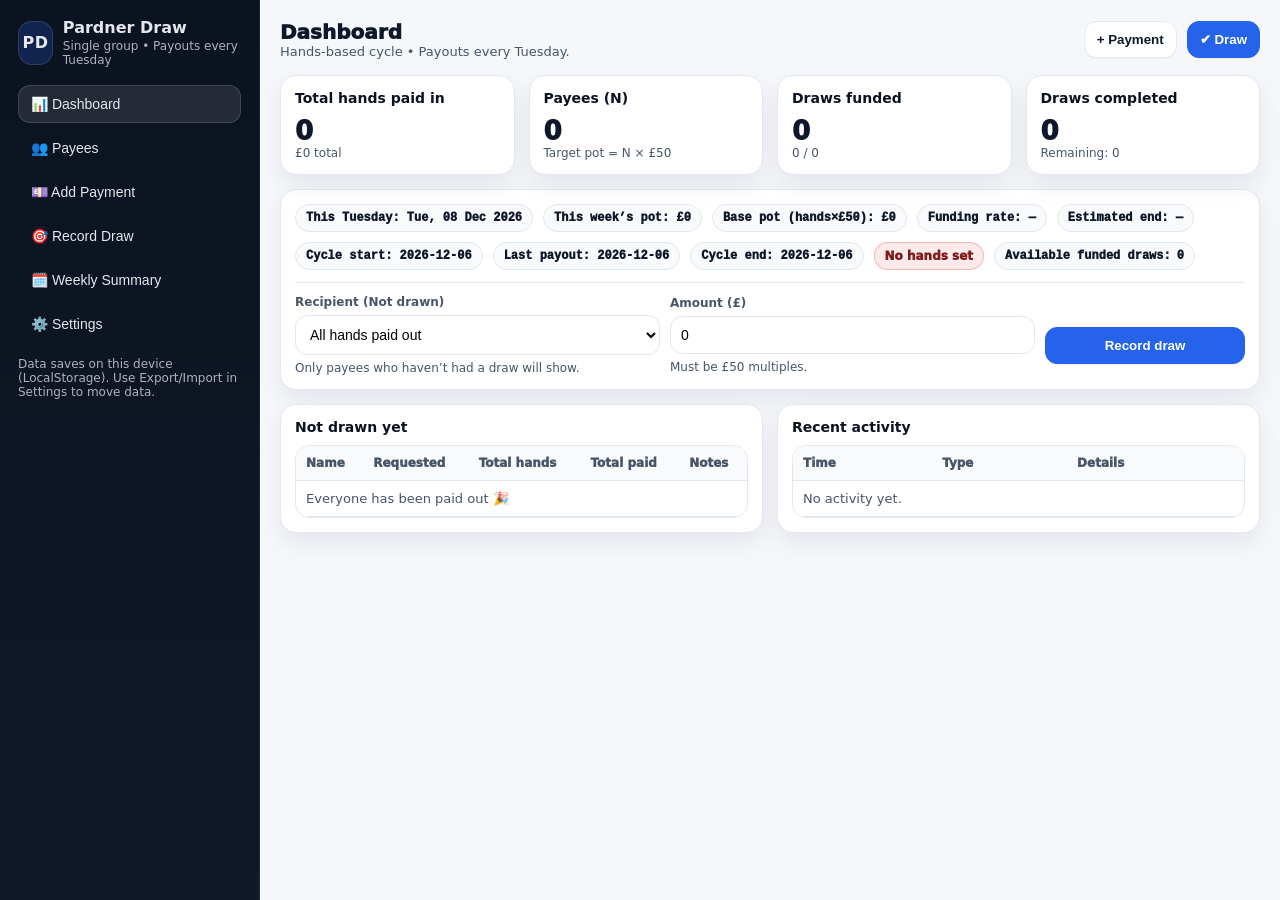
==== index.html @ 29cc1278 "Add files via upload" ====
<!doctype html>
<html lang="en">
<head>
  <meta charset="utf-8" />
  <meta name="viewport" content="width=device-width,initial-scale=1" />
  <link rel="manifest" href="manifest.webmanifest">
<meta name="theme-color" content="#0f172a">
<link rel="icon" href="icons/icon-192.png">

<!-- iOS support (optional but nice) -->
<link rel="apple-touch-icon" href="icons/icon-192.png">
<meta name="apple-mobile-web-app-capable" content="yes">
<meta name="apple-mobile-web-app-status-bar-style" content="default">

  <title>Pardner Draw</title>
  <link rel="stylesheet" href="css/styles.css" />
  <script src="js/pardner-draw.js" defer></script>
</head>

<body>
  <div class="app">
    <!-- SIDEBAR -->
    <aside class="sidebar">
      <div class="brand">
        <div class="logo">PD</div>
        <div>
          <h2>Pardner Draw</h2>
          <div class="sub">Single group • Payouts every Tuesday</div>
        </div>
      </div>

      <div class="nav">
        <button class="active" data-page="dashboard">📊 Dashboard</button>
        <button data-page="payees">👥 Payees</button>
        <button data-page="payments">💷 Add Payment</button>
        <button data-page="draws">🎯 Record Draw</button>
        <button data-page="weekly">🗓️ Weekly Summary</button>
        <button data-page="settings">⚙️ Settings</button>
      </div>

      <div class="sidebar-foot help">
        Data saves on this device (LocalStorage). Use Export/Import in Settings to move data.
      </div>
    </aside>

    <!-- CONTENT -->
    <main class="content">
      <div class="topbar">
        <div>
          <p class="title" id="pageTitle">Dashboard</p>
          <p class="subtitle" id="pageSubtitle">Overview of hands, funding, and Tuesday payout status.</p>
        </div>

        <div class="top-actions">
          <button class="btn" id="quickAddPayment">+ Payment</button>
          <button class="btn primary" id="quickRecordDraw">✔ Draw</button>
        </div>
      </div>

      <!-- DASHBOARD -->
      <section class="page" id="page-dashboard">
        <div class="grid cols-4">
          <div class="card kpi">
            <h3>Total hands paid in</h3>
            <div class="big" id="kpiTotalHands">0</div>
            <div class="small" id="kpiTotalMoney">£0 total</div>
          </div>

          <div class="card kpi">
            <h3>Payees (N)</h3>
            <div class="big" id="kpiN">0</div>
            <div class="small">Target pot = N × £50</div>
          </div>

          <div class="card kpi">
            <h3>Draws funded</h3>
            <div class="big" id="kpiFundedDraws">0</div>
            <div class="small" id="kpiFundedSub">0 / 0</div>
          </div>

          <div class="card kpi">
            <h3>Draws completed</h3>
            <div class="big" id="kpiCompletedDraws">0</div>
            <div class="small" id="kpiRemainingSub">Remaining: 0</div>
          </div>
        </div>

        <div class="card" style="margin-top:14px">
          <div class="row">
            <div class="pill mono" id="thisTuesdayPill">This Tuesday: —</div>
            <div class="pill mono" id="potPill">This week’s pot: £0</div>
            <div class="pill mono" id="basePotPill">Base pot (N×£50): £0</div>
            <div class="pill mono" id="ratePill">Funding rate: —</div>
            <div class="pill mono" id="endDatePill">Estimated end: —</div>
            <div class="pill mono" id="cycleStartPill">Cycle start: —</div>
            <div class="pill mono" id="lastPayoutPill">Last payout: —</div>
            <div class="pill mono" id="cycleEndPill">Cycle end: —</div>
            <div class="pill warn" id="fundingPill">Not fully funded ⚠️</div>
            <div class="pill mono" id="kpiAvailablePill">Available funded draws: <span class="mono" id="kpiAvailableDraws">0</span></div>
          </div>

          <div class="hr"></div>

          <div class="row">
            <div class="field">
              <label>Recipient (Not drawn)</label>
              <select id="dashRecipient"></select>
              <div class="help">Only payees who haven’t had a draw will show.</div>
            </div>

            <div class="field">
              <label>Amount (£)</label>
              <input id="dashDrawAmount" type="number" min="0" step="50" />
              <div class="help">Must be £50 multiples.</div>
            </div>

            <div class="field" style="flex:0 0 auto">
              <label>&nbsp;</label>
              <button class="btn primary" id="dashRecordDraw">Record draw</button>
            </div>
          </div>
        </div>

        <div class="grid cols-2" style="margin-top:14px">
          <div class="card">
            <h3>Not drawn yet</h3>
            <div class="table-wrap">
              <table>
                <thead>
                  <tr>
                    <th>Name</th>
                    <th>Requested</th>
                    <th>Total hands</th>
                    <th>Total paid</th>
                    <th>Notes</th>
                  </tr>
                </thead>
                <tbody id="notDrawnTable"></tbody>
              </table>
            </div>
          </div>

          <div class="card">
            <h3>Recent activity</h3>
            <div class="table-wrap">
              <table>
                <thead>
                  <tr>
                    <th>Time</th>
                    <th>Type</th>
                    <th>Details</th>
                  </tr>
                </thead>
                <tbody id="activityTable"></tbody>
              </table>
            </div>
          </div>
        </div>
      </section>

      <!-- PAYEES -->
      <section class="page" id="page-payees" style="display:none">
        <div class="split">
          <div class="card">
            <h2>Add Payee</h2>
            <div class="row">
              <div class="field">
              <label>Name</label>
              <input id="payeeName" placeholder="e.g., John Smith" />
             </div>

         <div class="field">
          <label>Hands (shares)</label>
           <input id="payeeHands" type="number" min="1" step="1" value="1" />
            <div class="help">1 hand = £50 per week. More hands = more payouts in the cycle.</div>
        </div>

        <div class="field">
         <label>Requested draw date (optional)</label>
          <input id="payeeReqDate" type="date" />
        </div>
        </div>
            <div class="field">
              <label>Notes (optional)</label>
              <textarea id="payeeNotes" placeholder="Notes about this payee..."></textarea>
            </div>
            <div class="right">
              <button class="btn primary" id="addPayeeBtn">Add Payee</button>
            </div>
            <div class="help">When a payee has had a draw, their row will turn green automatically.</div>
          </div>

          <div class="card">
            <h2>Search & Filters</h2>
            <div class="row">
              <div class="field">
                <label>Search</label>
                <input id="payeeSearch" placeholder="Search name..." />
              </div>
              <div class="field">
                <label>Status</label>
                <select id="payeeFilter">
                  <option value="all">All</option>
                  <option value="notdrawn">Not drawn</option>
                  <option value="drawn">Drawn</option>
                </select>
              </div>
            </div>
            <div class="help">Tip: use “Add Payment” action in the table for quick entry.</div>
          </div>
        </div>

        <div class="card" style="margin-top:14px">
          <h2>Payees</h2>
          <div class="table-wrap" style="max-height:520px">
            <table>
              <thead>
                <tr>
                  <th>Name</th>
                  <th>Status</th>
                  <th>Requested draw</th>
                  <th>Draw date</th>
                  <th>Total hands</th>
                  <th>Total paid</th>
                  <th>Notes</th>
                  <th>Actions</th>
                </tr>
              </thead>
              <tbody id="payeesTable"></tbody>
            </table>
          </div>
        </div>
      </section>

      <!-- PAYMENTS -->
      <section class="page" id="page-payments" style="display:none">
        <div class="card">
          <h2>Add Payment (£50 multiples = hands)</h2>
          <div class="row">
            <div class="field">
              <label>Payee</label>
              <select id="paymentPayee"></select>
            </div>
            <div class="field">
              <label>Date paid</label>
              <input id="paymentDate" type="date" />
            </div>
            <div class="field">
              <label>Amount (£)</label>
              <input id="paymentAmount" type="number" min="0" step="50" placeholder="50, 100, 150..." />
              <div class="help" id="paymentHandsHelp">Hands: 0</div>
            </div>
          </div>
          <div class="field">
            <label>Note (optional)</label>
            <input id="paymentNote" placeholder="e.g., paid ahead for 2 weeks" />
          </div>
          <div class="right">
            <button class="btn primary" id="savePaymentBtn">Save Payment</button>
          </div>
          <div class="help">Payments are saved and can be viewed in Weekly Summary and Reports.</div>
        </div>

        <div class="card" style="margin-top:14px">
          <h2>Latest Payments</h2>
          <div class="table-wrap" style="max-height:420px">
            <table>
              <thead>
                <tr>
                  <th>Date</th>
                  <th>Payee</th>
                  <th>Amount</th>
                  <th>Hands</th>
                  <th>Note</th>
                </tr>
              </thead>
              <tbody id="paymentsTable"></tbody>
            </table>
          </div>
        </div>
      </section>

      <!-- DRAWS -->
      <section class="page" id="page-draws" style="display:none">
        <div class="card">
          <h2>Record Draw (Tuesday payout)</h2>
          <div class="row">
            <div class="field">
              <label>Draw date (should be a Tuesday)</label>
              <input id="drawDate" type="date" />
              <div class="help">Your schedule is every Tuesday. The system will still save any date you choose.</div>
            </div>
            <div class="field">
              <label>Recipient (Not drawn)</label>
              <select id="drawPayee"></select>
            </div>
            <div class="field">
              <label>Amount (£)</label>
              <input id="drawAmount" type="number" min="0" step="50" />
            </div>
          </div>
          <div class="field">
            <label>Note (optional)</label>
            <input id="drawNote" placeholder="e.g., paid out from this week’s pot" />
          </div>
          <div class="right">
            <button class="btn primary" id="saveDrawBtn">Save Draw</button>
          </div>
        </div>

        <div class="card" style="margin-top:14px">
          <h2>Draw History</h2>
          <div class="table-wrap" style="max-height:420px">
            <table>
              <thead>
                <tr>
                  <th>Date</th>
                  <th>Recipient</th>
                  <th>Amount</th>
                  <th>Note</th>
                </tr>
              </thead>
              <tbody id="drawsTable"></tbody>
            </table>
          </div>
        </div>
      </section>

      <!-- WEEKLY -->
      <section class="page" id="page-weekly" style="display:none">
        <div class="card">
          <h2>Weekly Summary (Wednesday → Tuesday)</h2>
          <div class="row">
            <div class="field">
              <label>Week ending (Tuesday)</label>
              <input id="weekEnding" type="date" />
              <div class="help">Choose the Tuesday. The week includes Wednesday 00:00 through Tuesday 23:59.</div>
            </div>
            <div class="w-auto">
              <label>&nbsp;</label>
              <button class="btn" id="prevWeekBtn">← Prev</button>
            </div>
            <div class="w-auto">
              <label>&nbsp;</label>
              <button class="btn" id="nextWeekBtn">Next →</button>
            </div>
            <div class="w-auto">
              <label>&nbsp;</label>
              <button class="btn primary" id="refreshWeekBtn">Refresh</button>
            </div>
          </div>

          <div class="hr"></div>

          <div class="grid cols-3">
            <div class="card kpi" style="box-shadow:none;border-style:dashed">
              <h2>Total collected</h2>
              <div class="big" id="wkTotalMoney">£0</div>
              <div class="small" id="wkFundingText">—</div>
            </div>
            <div class="card kpi" style="box-shadow:none;border-style:dashed">
              <h2>Total hands</h2>
              <div class="big" id="wkTotalHands">0</div>
              <div class="small" id="wkHandsText">—</div>
            </div>
            <div class="card kpi" style="box-shadow:none;border-style:dashed">
              <h2>Carryover</h2>
              <div class="big" id="wkCarryHands">0</div>
              <div class="small" id="wkCarryText">Hands above N</div>
            </div>
          </div>
        </div>

        <div class="card" style="margin-top:14px">
          <h2>Who paid this week</h2>
          <div class="table-wrap" style="max-height:520px">
            <table>
              <thead>
                <tr>
                  <th>Payee</th>
                  <th>Dates paid</th>
                  <th>Amount</th>
                  <th>Hands</th>
                  <th>Notes</th>
                </tr>
              </thead>
              <tbody id="weeklyTable"></tbody>
            </table>
          </div>
        </div>
      </section>

      <!-- SETTINGS -->
      <section class="page" id="page-settings" style="display:none">
        <div class="grid cols-2">
          <div class="card">
            <h2>Cycle Settings</h2>
            <div class="row">
        <div class="field">
         <label>Hand value (£)</label>
         <input id="setHandValue" type="number" min="1" step="1" value="50" />
        <div class="help">Example: 50 means 1 hand = £50.</div>
        </div>

        <div class="field">
         <label>Draw day</label>
          <select id="setDrawDay">
           <option value="1">Monday</option>
           <option value="2">Tuesday</option>
           <option value="3">Wednesday</option>
           <option value="4">Thursday</option>
           <option value="5">Friday</option>
           <option value="6">Saturday</option>
           <option value="0">Sunday</option>
          </select>
        <div class="help">Payouts happen weekly on this day.</div>
        </div>
       </div>

          <div class="card">
            <h2>Backup / Restore</h2>
            <div class="field">
              <label>Export data (JSON)</label>
              <button class="btn" id="exportBtn">Export to JSON</button>
              <div class="help">Save the file somewhere safe. You can import later on any device.</div>
            </div>
            <div class="field">
              <label>Import data (JSON)</label>
              <input id="importFile" type="file" accept="application/json" />
              <div class="help">Import will replace current data in this browser.</div>
            </div>
            <div class="hr"></div>
            <div class="field">
              <label>Danger zone</label>
              <button class="btn danger" id="resetBtn">Reset all data</button>
              <div class="help">Clears payees, payments, draws, and settings from this browser.</div>
            </div>
          </div>
        </div>

        <div class="card" style="margin-top:14px">
          <h2>Data storage details</h2>
          <p class="muted" style="margin:0">
            This version saves everything in your browser using <span class="mono">localStorage</span>.
            That means it can be retrieved any time on this device/browser. To move data to another device, use Export/Import.
          </p>
        </div>
      </section>
    </main>
  </div>
     <!-- EDIT PAYEE MODAL -->
<div class="modal" id="payeeModal" style="display:none" aria-hidden="true">
  <div class="modal-backdrop" data-close="1"></div>

  <div class="modal-panel" role="dialog" aria-modal="true" aria-labelledby="payeeModalTitle">
    <div class="modal-head">
      <div>
        <h2 id="payeeModalTitle" style="margin:0">Edit Payee</h2>
        <div class="help" id="payeeModalSub">Update hands + requested draw date</div>
      </div>
      <button class="btn" id="payeeModalCloseBtn" type="button">✕</button>
    </div>

    <div class="hr"></div>

    <div class="row">
      <div class="field">
        <label>Name</label>
        <input id="editPayeeName" />
      </div>

      <div class="field">
        <label>Hands (shares)</label>
        <input id="editPayeeHands" type="number" min="1" step="1" />
        <div class="help">Whole number ≥ 1</div>
      </div>

      <div class="field" style="min-width:260px">
        <label>Requested draw dates (one per hand)</label>
        <div id="editPayeeReqDatesWrap" class="stack" style="display:flex;flex-direction:column;gap:8px"></div>
        <div class="help">If this payee has 3 hands, enter up to 3 requested dates.</div>
     </div>

    <div class="field">
      <label>Notes</label>
      <textarea id="editPayeeNotes"></textarea>
    </div>

    <div class="right">
      <button class="btn" id="payeeModalCancelBtn" type="button">Cancel</button>
      <button class="btn primary" id="payeeModalSaveBtn" type="button">Save changes</button>
    </div>

    <div class="help muted" style="margin-top:10px">
      Tip: changing hands affects cycle length and base pot calculations.
    </div>
  </div>
</div>
  <!-- TOAST -->
  <div class="toast" id="toast">
    <div class="t" id="toastTitle">Saved</div>
    <div class="m" id="toastMsg">Done.</div>
  </div>
</body>
</html>
---- css/styles.css ----
:root{
  --bg:#f6f7fb; --card:#ffffff; --text:#0f172a; --muted:#475569;
  --border:#e2e8f0; --accent:#2563eb; --success:#16a34a; --warn:#d97706; --danger:#dc2626;
  --shadow: 0 10px 25px rgba(2,6,23,.07);
  --radius: 16px;
  --mono: ui-monospace, SFMono-Regular, Menlo, Monaco, Consolas, "Liberation Mono", "Courier New", monospace;
  --sans: ui-sans-serif, system-ui, -apple-system, Segoe UI, Roboto, Helvetica, Arial, "Apple Color Emoji","Segoe UI Emoji";
}
*{box-sizing:border-box}
body{margin:0;font-family:var(--sans);background:var(--bg);color:var(--text)}
.mono{font-family:var(--mono)}
.muted{color:var(--muted)}
.help{font-size:12px;color:var(--muted)}

.app{display:grid;grid-template-columns:260px 1fr;min-height:100vh}
@media (max-width: 820px){ .app{grid-template-columns:1fr} }

/* Sidebar */
.sidebar{
  background:linear-gradient(180deg,#0b1220,#111827);
  color:#e5e7eb; padding:18px;
  border-right:1px solid rgba(255,255,255,.08);
}
.brand{display:flex;align-items:center;gap:10px;margin-bottom:18px}
.logo{
  width:44px;height:44px;border-radius:14px;background:rgba(37,99,235,.22);
  display:grid;place-items:center;border:1px solid rgba(255,255,255,.12);
  font-weight:900; letter-spacing:.5px; color:#e5e7eb;
}
.brand h2{font-size:16px;margin:0}
.brand .sub{font-size:12px;color:rgba(229,231,235,.75);margin-top:2px}
.nav{display:flex;flex-direction:column;gap:6px}
.nav button{
  text-align:left;border:1px solid transparent;background:transparent;color:inherit;
  padding:10px 12px;border-radius:12px;cursor:pointer;font-size:14px;
  display:flex;align-items:center;gap:10px;
}
.nav button:hover{background:rgba(255,255,255,.06)}
.nav button.active{background:rgba(255,255,255,.10);border-color:rgba(255,255,255,.14)}
.sidebar-foot{margin-top:14px;color:rgba(229,231,235,.75)}

/* Content */
.content{padding:20px 20px 50px}
.topbar{display:flex;align-items:center;justify-content:space-between;gap:12px;margin-bottom:16px;flex-wrap:wrap}
.title{font-size:20px;font-weight:950;margin:0}
.subtitle{font-size:13px;color:var(--muted);margin:0}
.top-actions{display:flex;gap:10px;flex-wrap:wrap}

/* UI bits */
.btn{
  border:1px solid var(--border); background:var(--card); color:var(--text);
  padding:10px 12px;border-radius:12px;cursor:pointer;font-weight:800;
  box-shadow:0 1px 0 rgba(2,6,23,.03);
}
.btn:hover{border-color:#cbd5e1}
.btn.primary{background:var(--accent);border-color:var(--accent);color:white}
.btn.danger{background:var(--danger);border-color:var(--danger);color:white}

.row{display:flex;gap:10px;flex-wrap:wrap;align-items:center}
.field{display:flex;flex-direction:column;gap:6px;flex:1;min-width: 200px}
label{font-size:12px;color:var(--muted);font-weight:900}
input, select, textarea{
  width:100%; padding:10px 10px; border-radius:12px;
  border:1px solid var(--border); background:white; font-size:14px; outline:none;
}
textarea{min-height:88px;resize:vertical}
input:focus, select:focus, textarea:focus{border-color:#93c5fd; box-shadow:0 0 0 4px rgba(147,197,253,.28)}
.danger-outline{border-color:rgba(220,38,38,.35)!important;box-shadow:0 0 0 4px rgba(220,38,38,.10)!important}

.grid{display:grid;gap:14px}
.grid.cols-2{grid-template-columns:repeat(2,minmax(0,1fr))}
.grid.cols-3{grid-template-columns:repeat(3,minmax(0,1fr))}
.grid.cols-4{grid-template-columns:repeat(4,minmax(0,1fr))}
@media (max-width: 1020px){ .grid.cols-4{grid-template-columns:repeat(2,minmax(0,1fr))} }
@media (max-width: 640px){ .grid.cols-3,.grid.cols-2{grid-template-columns:1fr} }

.card{
  background:var(--card); border:1px solid var(--border);
  border-radius:var(--radius); box-shadow:var(--shadow);
  padding:14px;
}
.card h2{margin:0 0 10px;font-size:16px;color:#0b1220}
.card h3{margin:0 0 10px;font-size:14px;color:#0b1220}

.kpi .big{font-size:26px;font-weight:950;letter-spacing:-.5px}
.kpi .small{font-size:12px;color:var(--muted)}

.hr{height:1px;background:var(--border);margin:12px 0}
.right{display:flex;justify-content:flex-end;gap:10px;flex-wrap:wrap}
.split{display:grid;grid-template-columns: 1.1fr .9fr; gap:14px}
@media (max-width: 900px){ .split{grid-template-columns:1fr} }

.pill{
  display:inline-flex;align-items:center;gap:6px;
  font-size:12px;font-weight:950;padding:6px 10px;border-radius:999px;
  border:1px solid var(--border); background:#f8fafc; color:#0f172a;
}
.pill.success{border-color:rgba(22,163,74,.25);background:rgba(22,163,74,.10);color:#065f46}
.pill.warn{border-color:rgba(217,119,6,.30);background:rgba(217,119,6,.12);color:#7c2d12}
.pill.danger{border-color:rgba(220,38,38,.25);background:rgba(220,38,38,.10);color:#7f1d1d}

/* Tables */
.table-wrap{max-height:420px;overflow:auto;border:1px solid var(--border);border-radius:14px}
table{width:100%;border-collapse:separate;border-spacing:0}
th,td{padding:10px 10px;border-bottom:1px solid var(--border);text-align:left;font-size:13px;vertical-align:top}
th{font-size:12px;color:var(--muted);font-weight:950;background:#f8fafc;position:sticky;top:0}
tr.drawn{background:rgba(22,163,74,.08)}

/* Toast */
.toast{
  position:fixed; right:18px; bottom:18px; z-index:50;
  background:#0b1220;color:#e5e7eb;border:1px solid rgba(255,255,255,.12);
  padding:10px 12px;border-radius:14px; box-shadow:0 20px 50px rgba(2,6,23,.25);
  display:none; max-width: 520px;
}
.toast.show{display:block}
.toast .t{font-weight:950}
.toast .m{font-size:13px;color:rgba(229,231,235,.80)}

/* Modal */
.modal{position:fixed;inset:0;z-index:60}
.modal-backdrop{
  position:absolute;inset:0;background:rgba(2,6,23,.55);
}
.modal-panel{
  position:relative;
  width:min(860px, calc(100vw - 24px));
  margin:40px auto;
  background:var(--card);
  border:1px solid var(--border);
  border-radius:18px;
  box-shadow:0 30px 80px rgba(2,6,23,.35);
  padding:14px;
}
.modal-head{
  display:flex;align-items:flex-start;justify-content:space-between;gap:10px;
}
@media (max-width: 640px){
  .modal-panel{margin:18px auto}
}
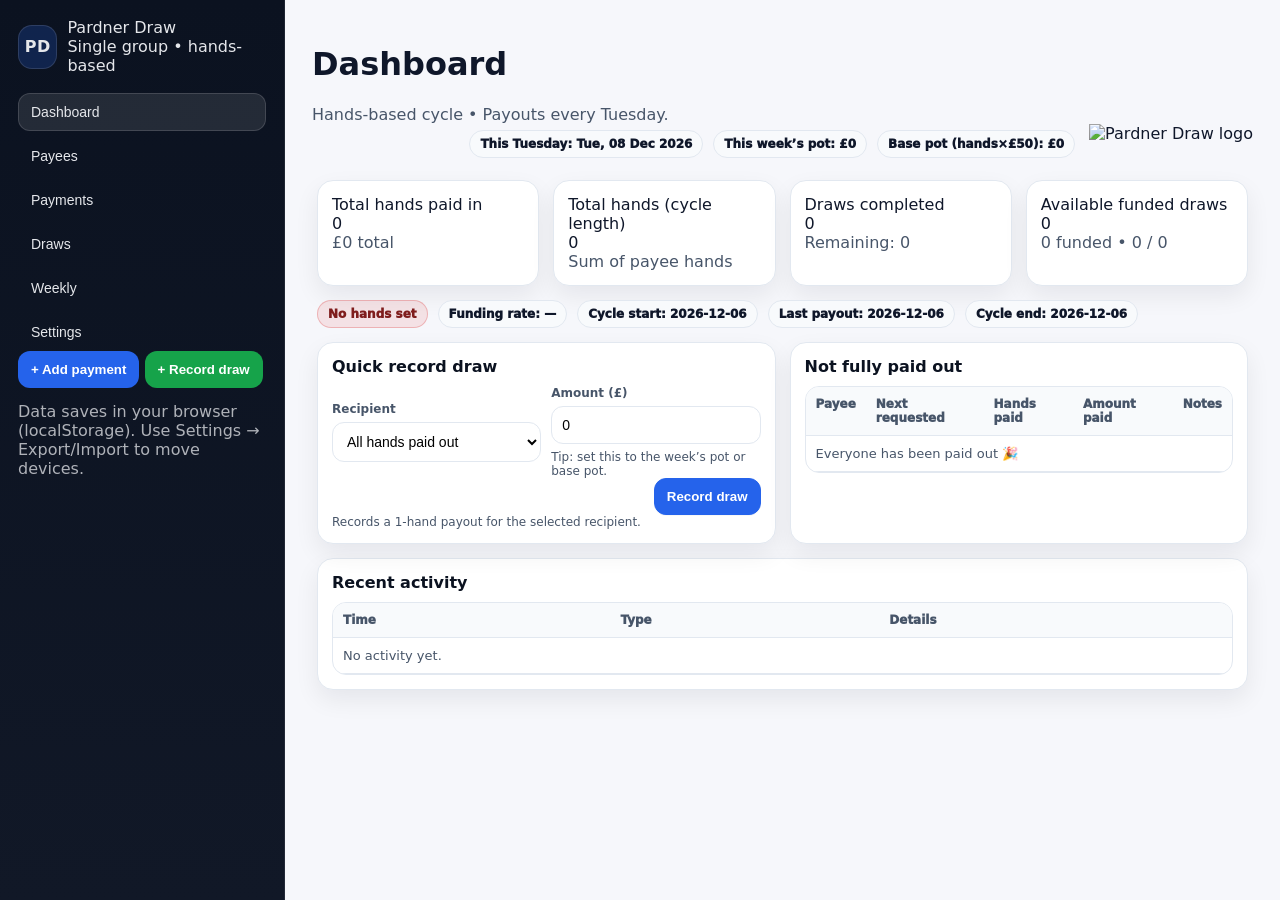
==== commit 1ee1177b: "Add files via upload" ====
--- a/index.html
+++ b/index.html
@@ -3,17 +3,20 @@
 <head>
   <meta charset="utf-8" />
   <meta name="viewport" content="width=device-width,initial-scale=1" />
-  <link rel="manifest" href="manifest.webmanifest">
-<meta name="theme-color" content="#0f172a">
-<link rel="icon" href="icons/icon-192.png">
-
-<!-- iOS support (optional but nice) -->
-<link rel="apple-touch-icon" href="icons/icon-192.png">
-<meta name="apple-mobile-web-app-capable" content="yes">
-<meta name="apple-mobile-web-app-status-bar-style" content="default">
-
   <title>Pardner Draw</title>
+
+  <!-- PWA (optional, works great on GitHub Pages) -->
+  <link rel="manifest" href="manifest.webmanifest" />
+  <meta name="theme-color" content="#0f172a" />
+  <link rel="icon" href="icons/icon-192.png" />
+  <link rel="apple-touch-icon" href="icons/icon-192.png" />
+  <meta name="apple-mobile-web-app-capable" content="yes" />
+  <meta name="apple-mobile-web-app-status-bar-style" content="default" />
+
+  <!-- Your separated CSS -->
   <link rel="stylesheet" href="css/styles.css" />
+
+  <!-- Your separated JS -->
   <script src="js/pardner-draw.js" defer></script>
 </head>
 
@@ -24,114 +27,120 @@
       <div class="brand">
         <div class="logo">PD</div>
         <div>
-          <h2>Pardner Draw</h2>
-          <div class="sub">Single group • Payouts every Tuesday</div>
-        </div>
-      </div>
-
-      <div class="nav">
-        <button class="active" data-page="dashboard">📊 Dashboard</button>
-        <button data-page="payees">👥 Payees</button>
-        <button data-page="payments">💷 Add Payment</button>
-        <button data-page="draws">🎯 Record Draw</button>
-        <button data-page="weekly">🗓️ Weekly Summary</button>
-        <button data-page="settings">⚙️ Settings</button>
-      </div>
-
-      <div class="sidebar-foot help">
-        Data saves on this device (LocalStorage). Use Export/Import in Settings to move data.
+          <div class="brand-title">Pardner Draw</div>
+          <div class="brand-sub">Single group • hands-based</div>
+        </div>
+      </div>
+
+      <nav class="nav">
+        <button class="active" data-page="dashboard" type="button">Dashboard</button>
+        <button data-page="payees" type="button">Payees</button>
+        <button data-page="payments" type="button">Payments</button>
+        <button data-page="draws" type="button">Draws</button>
+        <button data-page="weekly" type="button">Weekly</button>
+        <button data-page="settings" type="button">Settings</button>
+      </nav>
+
+      <div class="sidebar-actions">
+        <button class="btn btn-payment" id="quickAddPayment" type="button">+ Add payment</button>
+        <button class="btn btn-draw" id="quickRecordDraw" type="button">+ Record draw</button>
+      </div>
+
+      <div class="small muted sidebar-foot">
+        Data saves in your browser (localStorage). Use Settings → Export/Import to move devices.
       </div>
     </aside>
 
-    <!-- CONTENT -->
-    <main class="content">
-      <div class="topbar">
+    <!-- MAIN -->
+    <main class="main">
+      <header class="topbar">
         <div>
-          <p class="title" id="pageTitle">Dashboard</p>
-          <p class="subtitle" id="pageSubtitle">Overview of hands, funding, and Tuesday payout status.</p>
-        </div>
-
-        <div class="top-actions">
-          <button class="btn" id="quickAddPayment">+ Payment</button>
-          <button class="btn primary" id="quickRecordDraw">✔ Draw</button>
-        </div>
-      </div>
+          <h1 id="pageTitle">Dashboard</h1>
+          <div class="muted" id="pageSubtitle">Hands-based cycle • Payouts every Tuesday.</div>
+        </div>
+        <div class="topbar-right">
+      <div class="topbar-pills">
+       <span class="pill" id="thisTuesdayPill">This Tuesday: —</span>
+       <span class="pill" id="potPill">This week’s pot: £0</span>
+       <span class="pill" id="basePotPill">Base pot: £0</span>
+      </div>
+
+      <img
+       src="images/Larme.png"
+       alt="Pardner Draw logo"
+      class="header-logo"
+        />
+       </div>
+      </header>
 
       <!-- DASHBOARD -->
       <section class="page" id="page-dashboard">
         <div class="grid cols-4">
           <div class="card kpi">
-            <h3>Total hands paid in</h3>
-            <div class="big" id="kpiTotalHands">0</div>
-            <div class="small" id="kpiTotalMoney">£0 total</div>
+            <div class="kpi-title">Total hands paid in</div>
+            <div class="kpi-value" id="kpiTotalHands">0</div>
+            <div class="muted" id="kpiTotalMoney">£0 total</div>
           </div>
 
           <div class="card kpi">
-            <h3>Payees (N)</h3>
-            <div class="big" id="kpiN">0</div>
-            <div class="small">Target pot = N × £50</div>
+            <div class="kpi-title">Total hands (cycle length)</div>
+            <div class="kpi-value" id="kpiN">0</div>
+            <div class="muted">Sum of payee hands</div>
           </div>
 
           <div class="card kpi">
-            <h3>Draws funded</h3>
-            <div class="big" id="kpiFundedDraws">0</div>
-            <div class="small" id="kpiFundedSub">0 / 0</div>
+            <div class="kpi-title">Draws completed</div>
+            <div class="kpi-value" id="kpiCompletedDraws">0</div>
+            <div class="muted" id="kpiRemainingSub">Remaining: 0</div>
           </div>
 
           <div class="card kpi">
-            <h3>Draws completed</h3>
-            <div class="big" id="kpiCompletedDraws">0</div>
-            <div class="small" id="kpiRemainingSub">Remaining: 0</div>
-          </div>
-        </div>
-
-        <div class="card" style="margin-top:14px">
-          <div class="row">
-            <div class="pill mono" id="thisTuesdayPill">This Tuesday: —</div>
-            <div class="pill mono" id="potPill">This week’s pot: £0</div>
-            <div class="pill mono" id="basePotPill">Base pot (N×£50): £0</div>
-            <div class="pill mono" id="ratePill">Funding rate: —</div>
-            <div class="pill mono" id="endDatePill">Estimated end: —</div>
-            <div class="pill mono" id="cycleStartPill">Cycle start: —</div>
-            <div class="pill mono" id="lastPayoutPill">Last payout: —</div>
-            <div class="pill mono" id="cycleEndPill">Cycle end: —</div>
-            <div class="pill warn" id="fundingPill">Not fully funded ⚠️</div>
-            <div class="pill mono" id="kpiAvailablePill">Available funded draws: <span class="mono" id="kpiAvailableDraws">0</span></div>
-          </div>
-
-          <div class="hr"></div>
-
-          <div class="row">
-            <div class="field">
-              <label>Recipient (Not drawn)</label>
-              <select id="dashRecipient"></select>
-              <div class="help">Only payees who haven’t had a draw will show.</div>
-            </div>
-
-            <div class="field">
-              <label>Amount (£)</label>
-              <input id="dashDrawAmount" type="number" min="0" step="50" />
-              <div class="help">Must be £50 multiples.</div>
-            </div>
-
-            <div class="field" style="flex:0 0 auto">
-              <label>&nbsp;</label>
-              <button class="btn primary" id="dashRecordDraw">Record draw</button>
-            </div>
-          </div>
+            <div class="kpi-title">Available funded draws</div>
+            <div class="kpi-value" id="kpiAvailableDraws">0</div>
+            <div class="muted">
+              <span id="kpiFundedDraws">0</span> funded • <span id="kpiFundedSub">0 / 0</span>
+            </div>
+          </div>
+        </div>
+
+        <div class="row" style="margin-top:14px">
+          <span class="pill warn" id="fundingPill">Not fully funded ⚠️</span>
+          <span class="pill" id="ratePill">Funding rate: —</span>
+          <span class="pill" id="cycleStartPill">Cycle start: —</span>
+          <span class="pill" id="lastPayoutPill">Last payout: —</span>
+          <span class="pill" id="cycleEndPill">Cycle end: —</span>
         </div>
 
         <div class="grid cols-2" style="margin-top:14px">
           <div class="card">
-            <h3>Not drawn yet</h3>
+            <h2>Quick record draw</h2>
+            <div class="row">
+              <div class="field">
+                <label>Recipient</label>
+                <select id="dashRecipient"></select>
+              </div>
+              <div class="field">
+                <label>Amount (£)</label>
+                <input id="dashDrawAmount" type="number" min="0" step="1" />
+                <div class="help">Tip: set this to the week’s pot or base pot.</div>
+              </div>
+            </div>
+            <div class="right">
+              <button class="btn primary" id="dashRecordDraw" type="button">Record draw</button>
+            </div>
+            <div class="help">Records a 1-hand payout for the selected recipient.</div>
+          </div>
+
+          <div class="card">
+            <h2>Not fully paid out</h2>
             <div class="table-wrap">
               <table>
                 <thead>
                   <tr>
-                    <th>Name</th>
-                    <th>Requested</th>
-                    <th>Total hands</th>
-                    <th>Total paid</th>
+                    <th>Payee</th>
+                    <th>Next requested</th>
+                    <th>Hands paid</th>
+                    <th>Amount paid</th>
                     <th>Notes</th>
                   </tr>
                 </thead>
@@ -139,21 +148,21 @@
               </table>
             </div>
           </div>
-
-          <div class="card">
-            <h3>Recent activity</h3>
-            <div class="table-wrap">
-              <table>
-                <thead>
-                  <tr>
-                    <th>Time</th>
-                    <th>Type</th>
-                    <th>Details</th>
-                  </tr>
-                </thead>
-                <tbody id="activityTable"></tbody>
-              </table>
-            </div>
+        </div>
+
+        <div class="card" style="margin-top:14px">
+          <h2>Recent activity</h2>
+          <div class="table-wrap">
+            <table>
+              <thead>
+                <tr>
+                  <th>Time</th>
+                  <th>Type</th>
+                  <th>Details</th>
+                </tr>
+              </thead>
+              <tbody id="activityTable"></tbody>
+            </table>
           </div>
         </div>
       </section>
@@ -165,33 +174,34 @@
             <h2>Add Payee</h2>
             <div class="row">
               <div class="field">
-              <label>Name</label>
-              <input id="payeeName" placeholder="e.g., John Smith" />
-             </div>
-
-         <div class="field">
-          <label>Hands (shares)</label>
-           <input id="payeeHands" type="number" min="1" step="1" value="1" />
-            <div class="help">1 hand = £50 per week. More hands = more payouts in the cycle.</div>
-        </div>
-
-        <div class="field">
-         <label>Requested draw date (optional)</label>
-          <input id="payeeReqDate" type="date" />
-        </div>
-        </div>
+                <label>Name</label>
+                <input id="payeeName" placeholder="e.g., John Smith" />
+              </div>
+              <div class="field">
+                <label>Hands</label>
+                <input id="payeeHands" type="number" min="1" step="1" value="1" />
+                <div class="help">1 hand = 1 payout slot in the cycle.</div>
+              </div>
+              <div class="field">
+                <label>Requested draw date (optional)</label>
+                <input id="payeeReqDate" type="date" />
+                <div class="help">First requested date; add more in Edit if multiple hands.</div>
+              </div>
+            </div>
+
             <div class="field">
               <label>Notes (optional)</label>
               <textarea id="payeeNotes" placeholder="Notes about this payee..."></textarea>
             </div>
+
             <div class="right">
-              <button class="btn primary" id="addPayeeBtn">Add Payee</button>
-            </div>
-            <div class="help">When a payee has had a draw, their row will turn green automatically.</div>
+              <button class="btn primary" id="addPayeeBtn" type="button">Add Payee</button>
+            </div>
+            <div class="help">When a payee has multiple hands, Edit to add multiple requested draw dates.</div>
           </div>
 
           <div class="card">
-            <h2>Search & Filters</h2>
+            <h2>Search &amp; Filters</h2>
             <div class="row">
               <div class="field">
                 <label>Search</label>
@@ -201,12 +211,12 @@
                 <label>Status</label>
                 <select id="payeeFilter">
                   <option value="all">All</option>
-                  <option value="notdrawn">Not drawn</option>
-                  <option value="drawn">Drawn</option>
+                  <option value="notdrawn">Not fully paid out</option>
+                  <option value="drawn">Fully paid out</option>
                 </select>
               </div>
             </div>
-            <div class="help">Tip: use “Add Payment” action in the table for quick entry.</div>
+            <div class="help">Use Edit to change hands and requested draw dates (one per hand).</div>
           </div>
         </div>
 
@@ -218,9 +228,9 @@
                 <tr>
                   <th>Name</th>
                   <th>Status</th>
-                  <th>Requested draw</th>
-                  <th>Draw date</th>
-                  <th>Total hands</th>
+                  <th>Requested draw dates</th>
+                  <th>Last draw date</th>
+                  <th>Total hands paid</th>
                   <th>Total paid</th>
                   <th>Notes</th>
                   <th>Actions</th>
@@ -235,7 +245,7 @@
       <!-- PAYMENTS -->
       <section class="page" id="page-payments" style="display:none">
         <div class="card">
-          <h2>Add Payment (£50 multiples = hands)</h2>
+          <h2>Add Payment (multiples of hand value)</h2>
           <div class="row">
             <div class="field">
               <label>Payee</label>
@@ -247,7 +257,7 @@
             </div>
             <div class="field">
               <label>Amount (£)</label>
-              <input id="paymentAmount" type="number" min="0" step="50" placeholder="50, 100, 150..." />
+              <input id="paymentAmount" type="number" min="0" step="1" placeholder="e.g. 50, 100, 150..." />
               <div class="help" id="paymentHandsHelp">Hands: 0</div>
             </div>
           </div>
@@ -256,9 +266,9 @@
             <input id="paymentNote" placeholder="e.g., paid ahead for 2 weeks" />
           </div>
           <div class="right">
-            <button class="btn primary" id="savePaymentBtn">Save Payment</button>
-          </div>
-          <div class="help">Payments are saved and can be viewed in Weekly Summary and Reports.</div>
+            <button class="btn primary" id="savePaymentBtn" type="button">Save Payment</button>
+          </div>
+          <div class="help">Payments are saved locally and show in Weekly Summary and reports.</div>
         </div>
 
         <div class="card" style="margin-top:14px">
@@ -283,20 +293,21 @@
       <!-- DRAWS -->
       <section class="page" id="page-draws" style="display:none">
         <div class="card">
-          <h2>Record Draw (Tuesday payout)</h2>
+          <h2>Record Draw (weekly payout)</h2>
           <div class="row">
             <div class="field">
-              <label>Draw date (should be a Tuesday)</label>
+              <label>Draw date</label>
               <input id="drawDate" type="date" />
-              <div class="help">Your schedule is every Tuesday. The system will still save any date you choose.</div>
-            </div>
-            <div class="field">
-              <label>Recipient (Not drawn)</label>
+              <div class="help">The system can use any date, but your schedule is set in Settings.</div>
+            </div>
+            <div class="field">
+              <label>Recipient (hands remaining)</label>
               <select id="drawPayee"></select>
             </div>
             <div class="field">
               <label>Amount (£)</label>
-              <input id="drawAmount" type="number" min="0" step="50" />
+              <input id="drawAmount" type="number" min="0" step="1" />
+              <div class="help">Defaults to this week’s pot (or base pot if empty).</div>
             </div>
           </div>
           <div class="field">
@@ -304,8 +315,9 @@
             <input id="drawNote" placeholder="e.g., paid out from this week’s pot" />
           </div>
           <div class="right">
-            <button class="btn primary" id="saveDrawBtn">Save Draw</button>
-          </div>
+            <button class="btn primary" id="saveDrawBtn" type="button">Save Draw</button>
+          </div>
+          <div class="help">Each draw records a 1-hand payout to the recipient.</div>
         </div>
 
         <div class="card" style="margin-top:14px">
@@ -329,44 +341,44 @@
       <!-- WEEKLY -->
       <section class="page" id="page-weekly" style="display:none">
         <div class="card">
-          <h2>Weekly Summary (Wednesday → Tuesday)</h2>
+          <h2>Weekly Summary (7-day window ending on draw day)</h2>
           <div class="row">
             <div class="field">
-              <label>Week ending (Tuesday)</label>
+              <label>Week ending (draw day)</label>
               <input id="weekEnding" type="date" />
-              <div class="help">Choose the Tuesday. The week includes Wednesday 00:00 through Tuesday 23:59.</div>
+              <div class="help">Shows totals from 6 days before through the ending date.</div>
             </div>
             <div class="w-auto">
               <label>&nbsp;</label>
-              <button class="btn" id="prevWeekBtn">← Prev</button>
+              <button class="btn" id="prevWeekBtn" type="button">← Prev</button>
             </div>
             <div class="w-auto">
               <label>&nbsp;</label>
-              <button class="btn" id="nextWeekBtn">Next →</button>
+              <button class="btn" id="nextWeekBtn" type="button">Next →</button>
             </div>
             <div class="w-auto">
               <label>&nbsp;</label>
-              <button class="btn primary" id="refreshWeekBtn">Refresh</button>
+              <button class="btn primary" id="refreshWeekBtn" type="button">Refresh</button>
             </div>
           </div>
 
           <div class="hr"></div>
 
           <div class="grid cols-3">
-            <div class="card kpi" style="box-shadow:none;border-style:dashed">
-              <h2>Total collected</h2>
-              <div class="big" id="wkTotalMoney">£0</div>
-              <div class="small" id="wkFundingText">—</div>
-            </div>
-            <div class="card kpi" style="box-shadow:none;border-style:dashed">
-              <h2>Total hands</h2>
-              <div class="big" id="wkTotalHands">0</div>
-              <div class="small" id="wkHandsText">—</div>
-            </div>
-            <div class="card kpi" style="box-shadow:none;border-style:dashed">
-              <h2>Carryover</h2>
-              <div class="big" id="wkCarryHands">0</div>
-              <div class="small" id="wkCarryText">Hands above N</div>
+            <div class="card kpi dash">
+              <div class="kpi-title">Total collected</div>
+              <div class="kpi-value" id="wkTotalMoney">£0</div>
+              <div class="muted" id="wkFundingText">—</div>
+            </div>
+            <div class="card kpi dash">
+              <div class="kpi-title">Total hands</div>
+              <div class="kpi-value" id="wkTotalHands">0</div>
+              <div class="muted" id="wkHandsText">—</div>
+            </div>
+            <div class="card kpi dash">
+              <div class="kpi-title">Carryover</div>
+              <div class="kpi-value" id="wkCarryHands">0</div>
+              <div class="muted" id="wkCarryText">Hands above total</div>
             </div>
           </div>
         </div>
@@ -395,111 +407,144 @@
         <div class="grid cols-2">
           <div class="card">
             <h2>Cycle Settings</h2>
+
             <div class="row">
-        <div class="field">
-         <label>Hand value (£)</label>
-         <input id="setHandValue" type="number" min="1" step="1" value="50" />
-        <div class="help">Example: 50 means 1 hand = £50.</div>
-        </div>
-
-        <div class="field">
-         <label>Draw day</label>
-          <select id="setDrawDay">
-           <option value="1">Monday</option>
-           <option value="2">Tuesday</option>
-           <option value="3">Wednesday</option>
-           <option value="4">Thursday</option>
-           <option value="5">Friday</option>
-           <option value="6">Saturday</option>
-           <option value="0">Sunday</option>
-          </select>
-        <div class="help">Payouts happen weekly on this day.</div>
-        </div>
-       </div>
+              <div class="field">
+                <label>Hand value (£)</label>
+                <input id="setHandValue" type="number" min="1" step="1" value="50" />
+                <div class="help">Changing this updates base/target pot and recalculates “hands” for saved payments.</div>
+              </div>
+
+              <div class="field">
+                <label>Draw day</label>
+                <select id="setDrawDay">
+                  <option value="1">Monday</option>
+                  <option value="2" selected>Tuesday</option>
+                  <option value="3">Wednesday</option>
+                  <option value="4">Thursday</option>
+                  <option value="5">Friday</option>
+                  <option value="6">Saturday</option>
+                  <option value="0">Sunday</option>
+                </select>
+                <div class="help">Used for “next payout day” and weekly summary windows.</div>
+              </div>
+            </div>
+
+            <div class="row">
+              <div class="field">
+                <label>Cycle start date</label>
+                <input id="setCycleStart" type="date" />
+                <div class="help">End date is calculated from total hands (weeks = total hands).</div>
+              </div>
+
+              <div class="field">
+                <label>Payees locked at start (optional)</label>
+                <input id="setNLocked" type="number" min="0" step="1" />
+                <div class="help">Optional field (kept for compatibility).</div>
+              </div>
+            </div>
+
+            <!-- ✅ NEW: Save button (this is what you were missing) -->
+            <div class="right" style="margin-top:12px">
+              <button class="btn primary" id="saveSettingsBtn" type="button">Save Settings</button>
+            </div>
+
+            <div class="help muted" style="margin-top:10px">
+              Tip: If you switch pages without saving, the values will revert to the last saved settings.
+            </div>
+          </div>
 
           <div class="card">
             <h2>Backup / Restore</h2>
+
             <div class="field">
               <label>Export data (JSON)</label>
-              <button class="btn" id="exportBtn">Export to JSON</button>
-              <div class="help">Save the file somewhere safe. You can import later on any device.</div>
-            </div>
+              <button class="btn" id="exportBtn" type="button">Export to JSON</button>
+              <div class="help">Save this file somewhere safe. Import it later on another device.</div>
+            </div>
+
             <div class="field">
               <label>Import data (JSON)</label>
               <input id="importFile" type="file" accept="application/json" />
-              <div class="help">Import will replace current data in this browser.</div>
-            </div>
+              <div class="help">Import replaces current data in this browser.</div>
+            </div>
+
             <div class="hr"></div>
+
             <div class="field">
               <label>Danger zone</label>
-              <button class="btn danger" id="resetBtn">Reset all data</button>
-              <div class="help">Clears payees, payments, draws, and settings from this browser.</div>
+              <button class="btn danger" id="resetBtn" type="button">Reset all data</button>
+              <div class="help">Clears payees, payments, draws, and settings.</div>
             </div>
           </div>
         </div>
 
         <div class="card" style="margin-top:14px">
-          <h2>Data storage details</h2>
+          <h2>Storage</h2>
           <p class="muted" style="margin:0">
-            This version saves everything in your browser using <span class="mono">localStorage</span>.
-            That means it can be retrieved any time on this device/browser. To move data to another device, use Export/Import.
+            This version stores everything locally in your browser using <span class="mono">localStorage</span>.
+            To move data to another device, use Export/Import.
           </p>
         </div>
       </section>
     </main>
   </div>
-     <!-- EDIT PAYEE MODAL -->
-<div class="modal" id="payeeModal" style="display:none" aria-hidden="true">
-  <div class="modal-backdrop" data-close="1"></div>
-
-  <div class="modal-panel" role="dialog" aria-modal="true" aria-labelledby="payeeModalTitle">
-    <div class="modal-head">
-      <div>
-        <h2 id="payeeModalTitle" style="margin:0">Edit Payee</h2>
-        <div class="help" id="payeeModalSub">Update hands + requested draw date</div>
-      </div>
-      <button class="btn" id="payeeModalCloseBtn" type="button">✕</button>
-    </div>
-
-    <div class="hr"></div>
-
-    <div class="row">
+
+  <!-- EDIT PAYEE MODAL -->
+  <div class="modal" id="payeeModal" style="display:none" aria-hidden="true">
+    <div class="modal-backdrop" data-close="1"></div>
+
+    <div class="modal-panel" role="dialog" aria-modal="true" aria-labelledby="payeeModalTitle">
+      <div class="modal-head">
+        <div>
+          <h2 id="payeeModalTitle" style="margin:0">Edit Payee</h2>
+          <div class="help" id="payeeModalSub">Update hands + requested draw dates</div>
+        </div>
+        <button class="btn" id="payeeModalCloseBtn" type="button">✕</button>
+      </div>
+
+      <div class="hr"></div>
+
+      <div class="row">
+        <div class="field">
+          <label>Name</label>
+          <input id="editPayeeName" />
+        </div>
+
+        <div class="field">
+          <label>Hands (shares)</label>
+          <input id="editPayeeHands" type="number" min="1" step="1" />
+          <div class="help">Whole number ≥ 1</div>
+        </div>
+
+        <div class="field" style="min-width:260px">
+          <label>Requested draw dates (one per hand)</label>
+          <!-- ✅ Multi-date container -->
+          <div id="editPayeeReqDatesWrap" class="stack" style="display:flex;flex-direction:column;gap:8px"></div>
+          <div class="help">If this payee has 3 hands, enter up to 3 requested dates.</div>
+        </div>
+      </div>
+
       <div class="field">
-        <label>Name</label>
-        <input id="editPayeeName" />
-      </div>
-
-      <div class="field">
-        <label>Hands (shares)</label>
-        <input id="editPayeeHands" type="number" min="1" step="1" />
-        <div class="help">Whole number ≥ 1</div>
-      </div>
-
-      <div class="field" style="min-width:260px">
-        <label>Requested draw dates (one per hand)</label>
-        <div id="editPayeeReqDatesWrap" class="stack" style="display:flex;flex-direction:column;gap:8px"></div>
-        <div class="help">If this payee has 3 hands, enter up to 3 requested dates.</div>
-     </div>
-
-    <div class="field">
-      <label>Notes</label>
-      <textarea id="editPayeeNotes"></textarea>
-    </div>
-
-    <div class="right">
-      <button class="btn" id="payeeModalCancelBtn" type="button">Cancel</button>
-      <button class="btn primary" id="payeeModalSaveBtn" type="button">Save changes</button>
-    </div>
-
-    <div class="help muted" style="margin-top:10px">
-      Tip: changing hands affects cycle length and base pot calculations.
+        <label>Notes</label>
+        <textarea id="editPayeeNotes"></textarea>
+      </div>
+
+      <div class="right">
+        <button class="btn" id="payeeModalCancelBtn" type="button">Cancel</button>
+        <button class="btn primary" id="payeeModalSaveBtn" type="button">Save changes</button>
+      </div>
+
+      <div class="help muted" style="margin-top:10px">
+        Tip: changing hands affects cycle length and base pot calculations.
+      </div>
     </div>
   </div>
-</div>
+
   <!-- TOAST -->
-  <div class="toast" id="toast">
-    <div class="t" id="toastTitle">Saved</div>
-    <div class="m" id="toastMsg">Done.</div>
+  <div class="toast" id="toast" aria-live="polite" aria-atomic="true">
+    <div class="toast-title" id="toastTitle">Saved</div>
+    <div class="toast-msg" id="toastMsg">Done.</div>
   </div>
 </body>
 </html>
--- a/css/styles.css
+++ b/css/styles.css
@@ -12,8 +12,20 @@
 .muted{color:var(--muted)}
 .help{font-size:12px;color:var(--muted)}
 
-.app{display:grid;grid-template-columns:260px 1fr;min-height:100vh}
+.app{display:grid;grid-template-columns:285px 1fr;min-height:100vh}
 @media (max-width: 820px){ .app{grid-template-columns:1fr} }
+
+/* Give the whole app breathing room */
+.main{
+  padding: 24px;              /* was tighter */
+}
+
+/* Keep content centered with space to the edges */
+.page{
+  max-width: 1200px;
+  margin: 0 auto;
+  padding: 8px;               /* ✅ adds space around the border */
+}
 
 /* Sidebar */
 .sidebar{
@@ -41,10 +53,39 @@
 
 /* Content */
 .content{padding:20px 20px 50px}
-.topbar{display:flex;align-items:center;justify-content:space-between;gap:12px;margin-bottom:16px;flex-wrap:wrap}
+/*.topbar{display:flex;align-items:center;justify-content:space-between;gap:12px;margin-bottom:16px;flex-wrap:wrap}*/
 .title{font-size:20px;font-weight:950;margin:0}
 .subtitle{font-size:13px;color:var(--muted);margin:0}
 .top-actions{display:flex;gap:10px;flex-wrap:wrap}
+.topbar{
+  align-items: center;        /* nicer alignment */
+  padding: 0px 3px 8px;          /* a little breathing room */
+}
+.topbar-right{
+  display:flex;
+  align-items:center;
+  gap:14px;
+  flex-wrap:wrap;
+  justify-content:flex-end;
+}
+
+.topbar-pills{
+  display:flex;
+  gap:10px;
+  flex-wrap:wrap;
+  justify-content:flex-end;
+}
+
+
+
+/* No border>*/
+.header-logo{
+  height:40px;
+  width:auto;
+  border:none;
+  padding:0;
+  background:transparent;
+} 
 
 /* UI bits */
 .btn{
@@ -62,6 +103,32 @@
 input, select, textarea{
   width:100%; padding:10px 10px; border-radius:12px;
   border:1px solid var(--border); background:white; font-size:14px; outline:none;
+
+  /* =========================
+   PAYMENT BUTTON (Blue)
+========================= */
+.btn btn-payment{
+  background:#2563eb;
+  color:white;
+  border:none;
+}
+
+.btn btn-payment:hover{
+  background:#1d4ed8;
+}
+
+/* =========================
+   DRAW BUTTON (Green)
+========================= */
+.btn btn-draw{
+  background:#16a34a;
+  color:white;
+  border:none;
+}
+
+.btn btn-draw:hover{
+  background:#15803d;
+}
 }
 textarea{min-height:88px;resize:vertical}
 input:focus, select:focus, textarea:focus{border-color:#93c5fd; box-shadow:0 0 0 4px rgba(147,197,253,.28)}
@@ -89,6 +156,14 @@
 .right{display:flex;justify-content:flex-end;gap:10px;flex-wrap:wrap}
 .split{display:grid;grid-template-columns: 1.1fr .9fr; gap:14px}
 @media (max-width: 900px){ .split{grid-template-columns:1fr} }
+
+#fundingWidget{
+  min-width: 280px;
+}
+
+#fundingWidget > div:first-child{
+  justify-content: flex-end;
+}
 
 .pill{
   display:inline-flex;align-items:center;gap:6px;
@@ -137,4 +212,22 @@
 }
 @media (max-width: 640px){
   .modal-panel{margin:18px auto}
+}
+/* Force coloured actions */
+button.btn.btn-payment{
+  background: #2563eb !important;
+  color: #fff !important;
+  border-color: transparent !important;
+}
+button.btn.btn-payment:hover{
+  background: #1d4ed8 !important;
+}
+
+button.btn.btn-draw{
+  background: #16a34a !important;
+  color: #fff !important;
+  border-color: transparent !important;
+}
+button.btn.btn-draw:hover{
+  background: #15803d !important;
 }
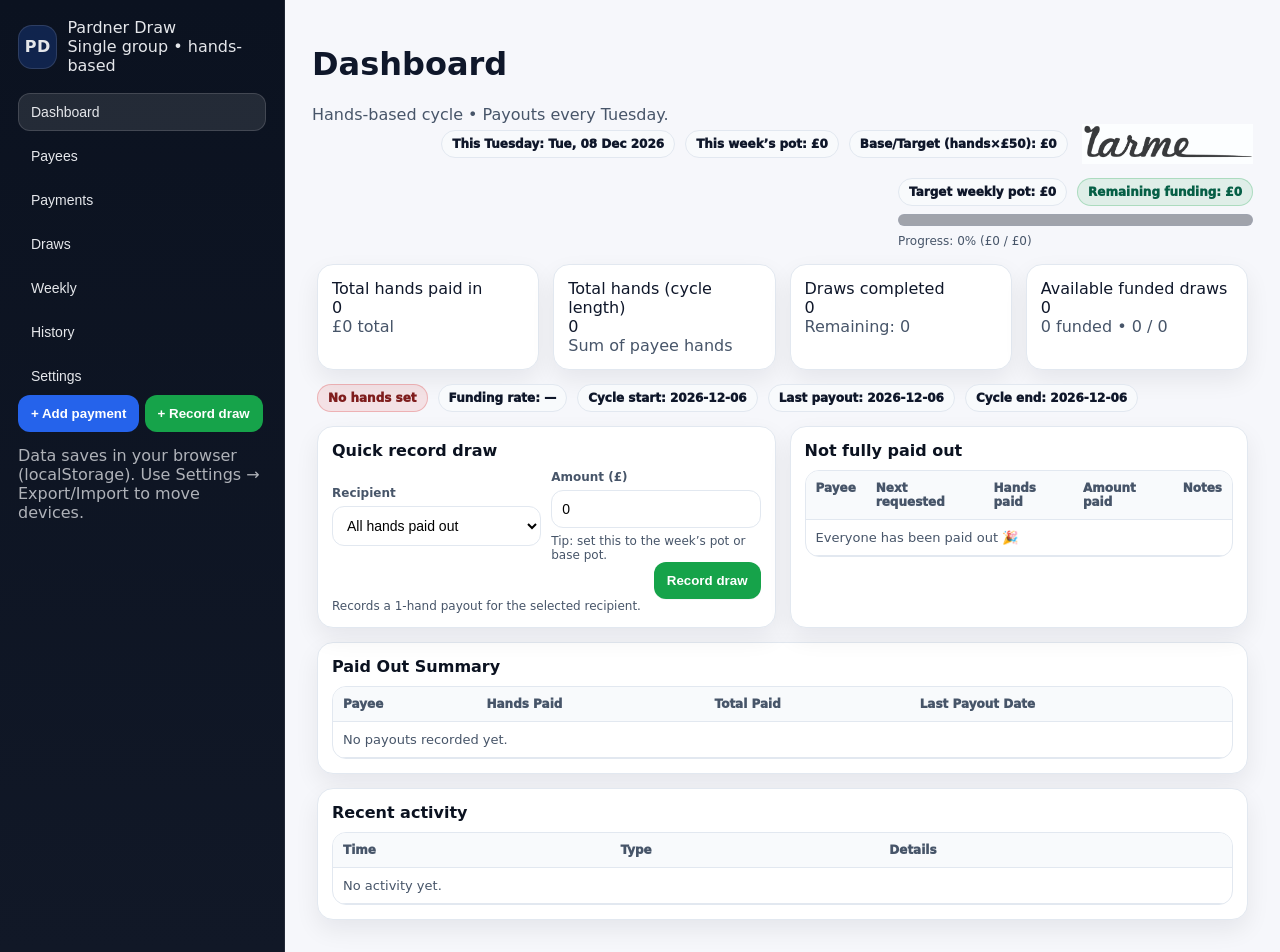
==== commit 25a6f271: "Add files via upload" ====
--- a/index.html
+++ b/index.html
@@ -5,7 +5,7 @@
   <meta name="viewport" content="width=device-width,initial-scale=1" />
   <title>Pardner Draw</title>
 
-  <!-- PWA (optional, works great on GitHub Pages) -->
+  <!-- PWA (optional) -->
   <link rel="manifest" href="manifest.webmanifest" />
   <meta name="theme-color" content="#0f172a" />
   <link rel="icon" href="icons/icon-192.png" />
@@ -13,10 +13,10 @@
   <meta name="apple-mobile-web-app-capable" content="yes" />
   <meta name="apple-mobile-web-app-status-bar-style" content="default" />
 
-  <!-- Your separated CSS -->
+  <!-- CSS -->
   <link rel="stylesheet" href="css/styles.css" />
 
-  <!-- Your separated JS -->
+  <!-- JS -->
   <script src="js/pardner-draw.js" defer></script>
 </head>
 
@@ -38,10 +38,12 @@
         <button data-page="payments" type="button">Payments</button>
         <button data-page="draws" type="button">Draws</button>
         <button data-page="weekly" type="button">Weekly</button>
+        <button data-page="history" type="button">History</button><!-- ✅ NEW -->
         <button data-page="settings" type="button">Settings</button>
       </nav>
 
       <div class="sidebar-actions">
+        <!-- Optional: add btn-payment / btn-draw classes if you want coloured buttons -->
         <button class="btn btn-payment" id="quickAddPayment" type="button">+ Add payment</button>
         <button class="btn btn-draw" id="quickRecordDraw" type="button">+ Record draw</button>
       </div>
@@ -58,23 +60,40 @@
           <h1 id="pageTitle">Dashboard</h1>
           <div class="muted" id="pageSubtitle">Hands-based cycle • Payouts every Tuesday.</div>
         </div>
+
         <div class="topbar-right">
-      <div class="topbar-pills">
-       <span class="pill" id="thisTuesdayPill">This Tuesday: —</span>
-       <span class="pill" id="potPill">This week’s pot: £0</span>
-       <span class="pill" id="basePotPill">Base pot: £0</span>
-      </div>
-
-      <img
-       src="images/Larme.png"
-       alt="Pardner Draw logo"
-      class="header-logo"
-        />
-       </div>
+          <div class="topbar-pills">
+            <span class="pill" id="thisTuesdayPill">This Tuesday: —</span>
+            <span class="pill" id="potPill">This week’s pot: £0</span>
+            <span class="pill" id="basePotPill">Base pot: £0</span>
+          </div>
+
+          <!-- Optional logo (top right) -->
+          <img src="images/Larme.png" alt="Pardner Draw logo" class="header-logo" />
+        </div>
       </header>
 
       <!-- DASHBOARD -->
       <section class="page" id="page-dashboard">
+        <!-- ✅ Cycle Completed banner (auto shown/hidden by JS) -->
+        <div class="card cycle-banner" id="cycleCompleteBanner" style="display:none">
+          <div class="cycle-banner-row">
+            <div>
+              <div class="cycle-banner-title">🎉 Cycle Completed!</div>
+              <div class="cycle-banner-sub">
+                Everyone has been paid out. End date: <span class="mono" id="cycleCompleteDate">—</span>
+              </div>
+              <div class="cycle-banner-sub" id="cycleLockedText" style="margin-top:6px;">
+                Cycle is locked until you start a new cycle.
+              </div>
+            </div>
+
+            <div class="cycle-banner-actions">
+              <button class="btn cycle-btn" id="startNewCycleBtn" type="button">Start New Cycle</button>
+            </div>
+          </div>
+        </div>
+
         <div class="grid cols-4">
           <div class="card kpi">
             <div class="kpi-title">Total hands paid in</div>
@@ -126,7 +145,7 @@
               </div>
             </div>
             <div class="right">
-              <button class="btn primary" id="dashRecordDraw" type="button">Record draw</button>
+              <button class="btn btn-draw" id="dashRecordDraw" type="button">Record draw</button>
             </div>
             <div class="help">Records a 1-hand payout for the selected recipient.</div>
           </div>
@@ -147,6 +166,24 @@
                 <tbody id="notDrawnTable"></tbody>
               </table>
             </div>
+          </div>
+        </div>
+
+        <!-- ✅ Paid Out Summary -->
+        <div class="card" style="margin-top:14px">
+          <h2>Paid Out Summary</h2>
+          <div class="table-wrap">
+            <table>
+              <thead>
+                <tr>
+                  <th>Payee</th>
+                  <th>Hands Paid</th>
+                  <th>Total Paid</th>
+                  <th>Last Payout Date</th>
+                </tr>
+              </thead>
+              <tbody id="paidOutTable"></tbody>
+            </table>
           </div>
         </div>
 
@@ -266,9 +303,9 @@
             <input id="paymentNote" placeholder="e.g., paid ahead for 2 weeks" />
           </div>
           <div class="right">
-            <button class="btn primary" id="savePaymentBtn" type="button">Save Payment</button>
-          </div>
-          <div class="help">Payments are saved locally and show in Weekly Summary and reports.</div>
+            <button class="btn btn-payment" id="savePaymentBtn" type="button">Save Payment</button>
+          </div>
+          <div class="help">Payments are saved locally and show in Weekly Summary and History.</div>
         </div>
 
         <div class="card" style="margin-top:14px">
@@ -298,7 +335,7 @@
             <div class="field">
               <label>Draw date</label>
               <input id="drawDate" type="date" />
-              <div class="help">The system can use any date, but your schedule is set in Settings.</div>
+              <div class="help">Your schedule is set in Settings (used for weekly windows).</div>
             </div>
             <div class="field">
               <label>Recipient (hands remaining)</label>
@@ -315,7 +352,7 @@
             <input id="drawNote" placeholder="e.g., paid out from this week’s pot" />
           </div>
           <div class="right">
-            <button class="btn primary" id="saveDrawBtn" type="button">Save Draw</button>
+            <button class="btn btn-draw" id="saveDrawBtn" type="button">Save Draw</button>
           </div>
           <div class="help">Each draw records a 1-hand payout to the recipient.</div>
         </div>
@@ -402,6 +439,49 @@
         </div>
       </section>
 
+      <!-- ✅ HISTORY PAGE -->
+      <section class="page" id="page-history" style="display:none">
+        <div class="card">
+          <h2>Archived cycles (History)</h2>
+          <div class="row" style="align-items:flex-end">
+            <div class="field" style="flex:1">
+              <label>What is this?</label>
+              <div class="help" style="margin:0">
+                When a cycle completes and you click <strong>Start New Cycle</strong>, the system archives the completed cycle (payments &amp; draws)
+                here. You can export each cycle to CSV for spreadsheets.
+              </div>
+            </div>
+            <div class="w-auto">
+              <label>&nbsp;</label>
+              <button class="btn" id="exportHistoryCsvBtn" type="button">Export History Index CSV</button>
+            </div>
+          </div>
+
+          <div class="hr"></div>
+
+          <div class="table-wrap" style="max-height:560px">
+            <table>
+              <thead>
+                <tr>
+                  <th>Cycle</th>
+                  <th>Started</th>
+                  <th>Ended</th>
+                  <th>Hands</th>
+                  <th>Total paid in</th>
+                  <th>Total paid out</th>
+                  <th>Export</th>
+                </tr>
+              </thead>
+              <tbody id="historyTable"></tbody>
+            </table>
+          </div>
+
+          <div class="help" style="margin-top:10px">
+            Tip: Use “Export CSV” per cycle to download a spreadsheet with <strong>Contributions</strong> and <strong>Draws</strong>.
+          </div>
+        </div>
+      </section>
+
       <!-- SETTINGS -->
       <section class="page" id="page-settings" style="display:none">
         <div class="grid cols-2">
@@ -412,7 +492,7 @@
               <div class="field">
                 <label>Hand value (£)</label>
                 <input id="setHandValue" type="number" min="1" step="1" value="50" />
-                <div class="help">Changing this updates base/target pot and recalculates “hands” for saved payments.</div>
+                <div class="help">Changing this updates the target pot and recalculates “hands” for saved payments.</div>
               </div>
 
               <div class="field">
@@ -426,7 +506,7 @@
                   <option value="6">Saturday</option>
                   <option value="0">Sunday</option>
                 </select>
-                <div class="help">Used for “next payout day” and weekly summary windows.</div>
+                <div class="help">Used for weekly summary windows and payout planning.</div>
               </div>
             </div>
 
@@ -434,7 +514,7 @@
               <div class="field">
                 <label>Cycle start date</label>
                 <input id="setCycleStart" type="date" />
-                <div class="help">End date is calculated from total hands (weeks = total hands).</div>
+                <div class="help">Estimated end date = start date + (total hands × 7 days).</div>
               </div>
 
               <div class="field">
@@ -444,13 +524,12 @@
               </div>
             </div>
 
-            <!-- ✅ NEW: Save button (this is what you were missing) -->
             <div class="right" style="margin-top:12px">
               <button class="btn primary" id="saveSettingsBtn" type="button">Save Settings</button>
             </div>
 
             <div class="help muted" style="margin-top:10px">
-              Tip: If you switch pages without saving, the values will revert to the last saved settings.
+              Tip: If you switch pages without saving, values will revert to the last saved settings.
             </div>
           </div>
 
@@ -474,7 +553,7 @@
             <div class="field">
               <label>Danger zone</label>
               <button class="btn danger" id="resetBtn" type="button">Reset all data</button>
-              <div class="help">Clears payees, payments, draws, and settings.</div>
+              <div class="help">Clears payees, payments, draws, history, and settings.</div>
             </div>
           </div>
         </div>
@@ -519,7 +598,6 @@
 
         <div class="field" style="min-width:260px">
           <label>Requested draw dates (one per hand)</label>
-          <!-- ✅ Multi-date container -->
           <div id="editPayeeReqDatesWrap" class="stack" style="display:flex;flex-direction:column;gap:8px"></div>
           <div class="help">If this payee has 3 hands, enter up to 3 requested dates.</div>
         </div>
@@ -536,7 +614,7 @@
       </div>
 
       <div class="help muted" style="margin-top:10px">
-        Tip: changing hands affects cycle length and base pot calculations.
+        Tip: changing hands affects cycle length and target pot calculations.
       </div>
     </div>
   </div>
--- a/css/styles.css
+++ b/css/styles.css
@@ -230,4 +230,63 @@
 }
 button.btn.btn-draw:hover{
   background: #15803d !important;
+}
+/* Fully paid members - green highlight */
+.paid-complete{
+  background: rgba(22,163,74,0.15);
+}
+
+.paid-complete td{
+  color: #22c55e;
+  font-weight: 600;
+}
+
+/* =========================
+   CYCLE COMPLETED BANNER
+========================= */
+
+.cycle-banner{
+  background: linear-gradient(90deg, #16a34a, #22c55e);
+  border: none;
+  border-radius: 12px;
+  padding: 18px 22px;
+  margin-bottom: 18px;
+  box-shadow: 0 6px 20px rgba(34,197,94,.25);
+  color: white;
+}
+
+.cycle-banner-title{
+  font-size: 20px;
+  font-weight: 800;
+  letter-spacing: .5px;
+}
+
+.cycle-banner-sub{
+  margin-top: 6px;
+  font-size: 14px;
+  opacity: .95;
+}
+/* Cycle banner layout */
+.cycle-banner-row{
+  display:flex;
+  align-items:center;
+  justify-content:space-between;
+  gap:14px;
+  flex-wrap:wrap;
+}
+
+.cycle-banner-actions{
+  display:flex;
+  gap:10px;
+}
+
+/* Button inside green banner */
+.cycle-btn{
+  background: rgba(255,255,255,.18);
+  color: white;
+  border: 1px solid rgba(255,255,255,.35);
+}
+
+.cycle-btn:hover{
+  background: rgba(255,255,255,.26);
 }
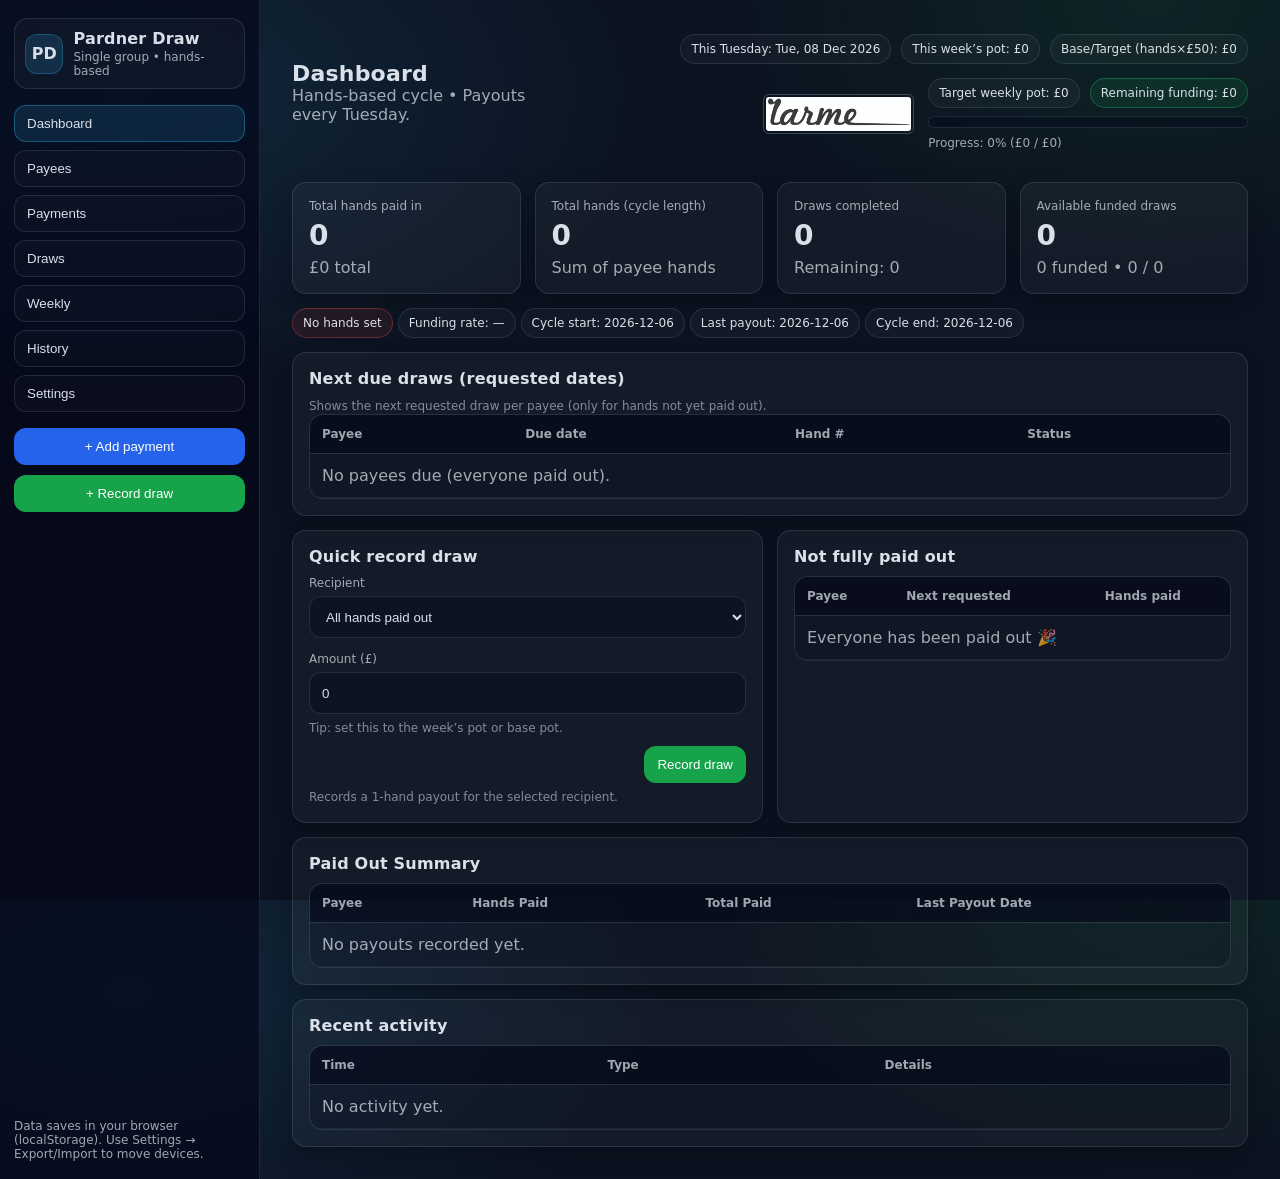
==== commit 5f183bbe: "Add files via upload" ====
--- a/index.html
+++ b/index.html
@@ -69,7 +69,7 @@
           </div>
 
           <!-- Optional logo (top right) -->
-          <img src="images/Larme.png" alt="Pardner Draw logo" class="header-logo" />
+          <img src="images/Larme.png " alt="Pardner Draw logo" class="header-logo" />
         </div>
       </header>
 
@@ -130,6 +130,24 @@
           <span class="pill" id="cycleEndPill">Cycle end: —</span>
         </div>
 
+        <div class="card" style="margin-top:14px">
+         <h2>Next due draws (requested dates)</h2>
+         <div class="help">Shows the next requested draw per payee (only for hands not yet paid out).</div>
+          <div class="table-wrap">
+           <table>
+            <thead>
+             <tr>
+              <th>Payee</th>
+              <th>Due date</th>
+               <th>Hand #</th>
+               <th>Status</th>
+             </tr>
+            </thead>
+           <tbody id="nextDueTable"></tbody>
+          </table>
+         </div>
+       </div>
+         
         <div class="grid cols-2" style="margin-top:14px">
           <div class="card">
             <h2>Quick record draw</h2>
@@ -140,7 +158,7 @@
               </div>
               <div class="field">
                 <label>Amount (£)</label>
-                <input id="dashDrawAmount" type="number" min="0" step="1" />
+                <input id="dashDrawAmount" type="number" min="0" step="1" readonly />
                 <div class="help">Tip: set this to the week’s pot or base pot.</div>
               </div>
             </div>
@@ -214,7 +232,7 @@
                 <label>Name</label>
                 <input id="payeeName" placeholder="e.g., John Smith" />
               </div>
-              <div class="field">
+              <div class="field field-hands">
                 <label>Hands</label>
                 <input id="payeeHands" type="number" min="1" step="1" value="1" />
                 <div class="help">1 hand = 1 payout slot in the cycle.</div>
@@ -343,7 +361,7 @@
             </div>
             <div class="field">
               <label>Amount (£)</label>
-              <input id="drawAmount" type="number" min="0" step="1" />
+              <input id="drawAmount" type="number" min="0" step="1" readonly />
               <div class="help">Defaults to this week’s pot (or base pot if empty).</div>
             </div>
           </div>
--- a/css/styles.css
+++ b/css/styles.css
@@ -1,72 +1,175 @@
+/* css/styles.css
+   Pardner Draw — Clean UI CSS (v1)
+   - Keeps original dark look & spacing around border
+   - Fixes alignment everywhere using grid-based form rows
+   - Supports: buttons (payment/draw), pills, tables, modal, toast
+   - Supports: cycle completed banner + start new cycle button
+   - Supports: paid-complete rows green
+*/
+
+/* -----------------------------
+   Base / Reset
+----------------------------- */
 :root{
-  --bg:#f6f7fb; --card:#ffffff; --text:#0f172a; --muted:#475569;
-  --border:#e2e8f0; --accent:#2563eb; --success:#16a34a; --warn:#d97706; --danger:#dc2626;
-  --shadow: 0 10px 25px rgba(2,6,23,.07);
-  --radius: 16px;
-  --mono: ui-monospace, SFMono-Regular, Menlo, Monaco, Consolas, "Liberation Mono", "Courier New", monospace;
-  --sans: ui-sans-serif, system-ui, -apple-system, Segoe UI, Roboto, Helvetica, Arial, "Apple Color Emoji","Segoe UI Emoji";
-}
-*{box-sizing:border-box}
-body{margin:0;font-family:var(--sans);background:var(--bg);color:var(--text)}
-.mono{font-family:var(--mono)}
-.muted{color:var(--muted)}
-.help{font-size:12px;color:var(--muted)}
-
-.app{display:grid;grid-template-columns:285px 1fr;min-height:100vh}
-@media (max-width: 820px){ .app{grid-template-columns:1fr} }
-
-/* Give the whole app breathing room */
+  --bg: #0b1220;
+  --panel: rgba(255,255,255,.04);
+  --panel-2: rgba(255,255,255,.06);
+  --border: rgba(148,163,184,.18);
+  --text: rgba(226,232,240,.96);
+  --muted: rgba(226,232,240,.70);
+  --muted-2: rgba(226,232,240,.55);
+
+  --accent: #38bdf8;
+  --warn: #f59e0b;
+  --danger: #ef4444;
+  --success: #22c55e;
+
+  --radius: 14px;
+  --radius-sm: 10px;
+  --shadow: 0 12px 30px rgba(0,0,0,.35);
+  --shadow-soft: 0 8px 20px rgba(0,0,0,.25);
+
+  --gap: 14px;
+  --font: ui-sans-serif, system-ui, -apple-system, Segoe UI, Roboto, Arial, "Apple Color Emoji", "Segoe UI Emoji";
+}
+
+*{ box-sizing:border-box; }
+html, body{ height:100%; }
+body{
+  margin:0;
+  font-family:var(--font);
+  color:var(--text);
+  background:
+    radial-gradient(900px 500px at 10% 10%, rgba(56,189,248,.12), transparent 60%),
+    radial-gradient(800px 500px at 90% 0%, rgba(34,197,94,.10), transparent 55%),
+    var(--bg);
+}
+
+/* -----------------------------
+   Layout
+----------------------------- */
+.app{
+  display:flex;
+  min-height:100vh;
+}
+
+.sidebar{
+  width:260px;
+  border-right:1px solid var(--border);
+  background: rgba(2,6,23,.65);
+  padding:18px 14px;
+  display:flex;
+  flex-direction:column;
+  gap:16px;
+}
+
 .main{
-  padding: 24px;              /* was tighter */
-}
-
-/* Keep content centered with space to the edges */
+  flex:1;
+  padding:24px;                /* ✅ space around the border */
+}
+
 .page{
-  max-width: 1200px;
-  margin: 0 auto;
-  padding: 8px;               /* ✅ adds space around the border */
-}
-
-/* Sidebar */
-.sidebar{
-  background:linear-gradient(180deg,#0b1220,#111827);
-  color:#e5e7eb; padding:18px;
-  border-right:1px solid rgba(255,255,255,.08);
-}
-.brand{display:flex;align-items:center;gap:10px;margin-bottom:18px}
+  max-width:1200px;
+  margin:0 auto;
+  padding:8px;                 /* ✅ extra breathing room */
+}
+
+/* -----------------------------
+   Sidebar
+----------------------------- */
+.brand{
+  display:flex;
+  align-items:center;
+  gap:10px;
+  padding:10px;
+  border:1px solid var(--border);
+  border-radius:var(--radius);
+  background:rgba(255,255,255,.03);
+}
+
 .logo{
-  width:44px;height:44px;border-radius:14px;background:rgba(37,99,235,.22);
-  display:grid;place-items:center;border:1px solid rgba(255,255,255,.12);
-  font-weight:900; letter-spacing:.5px; color:#e5e7eb;
-}
-.brand h2{font-size:16px;margin:0}
-.brand .sub{font-size:12px;color:rgba(229,231,235,.75);margin-top:2px}
-.nav{display:flex;flex-direction:column;gap:6px}
+  width:40px;
+  height:40px;
+  border-radius:12px;
+  display:grid;
+  place-items:center;
+  font-weight:900;
+  background:rgba(56,189,248,.15);
+  border:1px solid rgba(56,189,248,.25);
+  color:rgba(226,232,240,.95);
+}
+
+.brand-title{
+  font-weight:800;
+  letter-spacing:.2px;
+}
+.brand-sub{
+  margin-top:2px;
+  font-size:12px;
+  color:var(--muted);
+}
+
+.nav{
+  display:flex;
+  flex-direction:column;
+  gap:8px;
+}
+
 .nav button{
-  text-align:left;border:1px solid transparent;background:transparent;color:inherit;
-  padding:10px 12px;border-radius:12px;cursor:pointer;font-size:14px;
-  display:flex;align-items:center;gap:10px;
-}
-.nav button:hover{background:rgba(255,255,255,.06)}
-.nav button.active{background:rgba(255,255,255,.10);border-color:rgba(255,255,255,.14)}
-.sidebar-foot{margin-top:14px;color:rgba(229,231,235,.75)}
-
-/* Content */
-.content{padding:20px 20px 50px}
-/*.topbar{display:flex;align-items:center;justify-content:space-between;gap:12px;margin-bottom:16px;flex-wrap:wrap}*/
-.title{font-size:20px;font-weight:950;margin:0}
-.subtitle{font-size:13px;color:var(--muted);margin:0}
-.top-actions{display:flex;gap:10px;flex-wrap:wrap}
+  width:100%;
+  text-align:left;
+  padding:10px 12px;
+  border-radius:12px;
+  border:1px solid var(--border);
+  background:rgba(255,255,255,.02);
+  color:var(--text);
+  cursor:pointer;
+}
+
+.nav button:hover{
+  background:rgba(255,255,255,.04);
+}
+
+.nav button.active{
+  background:rgba(56,189,248,.12);
+  border-color:rgba(56,189,248,.35);
+}
+
+.sidebar-actions{
+  display:flex;
+  flex-direction:column;
+  gap:10px;
+}
+
+.sidebar-foot{
+  margin-top:auto;
+  font-size:12px;
+}
+
+/* -----------------------------
+   Topbar
+----------------------------- */
 .topbar{
-  align-items: center;        /* nicer alignment */
-  padding: 0px 3px 8px;          /* a little breathing room */
-}
+  display:flex;
+  align-items:center;
+  justify-content:space-between;
+  gap:14px;
+  margin-bottom:14px;
+  padding:10px 8px;
+}
+
+.topbar h1{
+  margin:0;
+  font-size:22px;
+  letter-spacing:.2px;
+}
+
 .topbar-right{
   display:flex;
   align-items:center;
+  justify-content:flex-end;
   gap:14px;
   flex-wrap:wrap;
-  justify-content:flex-end;
 }
 
 .topbar-pills{
@@ -76,175 +179,265 @@
   justify-content:flex-end;
 }
 
-
-
-/* No border>*/
 .header-logo{
   height:40px;
   width:auto;
-  border:none;
-  padding:0;
+  border-radius:6px;
+  border:1px solid rgba(148,163,184,.35); /* thin border */
+  padding:2px;
   background:transparent;
-} 
-
-/* UI bits */
+}
+
+/* -----------------------------
+   Cards / Grids
+----------------------------- */
+.card{
+  background:var(--panel);
+  border:1px solid var(--border);
+  border-radius:var(--radius);
+  box-shadow:var(--shadow-soft);
+  padding:16px;
+}
+
+.card h2{
+  margin:0 0 10px 0;
+  font-size:16px;
+  letter-spacing:.2px;
+}
+
+.grid{
+  display:grid;
+  gap:var(--gap);
+}
+.grid.cols-4{ grid-template-columns:repeat(4, minmax(0, 1fr)); }
+.grid.cols-3{ grid-template-columns:repeat(3, minmax(0, 1fr)); }
+.grid.cols-2{ grid-template-columns:repeat(2, minmax(0, 1fr)); }
+
+@media (max-width:1100px){
+  .grid.cols-4{ grid-template-columns:repeat(2, minmax(0, 1fr)); }
+}
+@media (max-width:780px){
+  .sidebar{ width:220px; }
+  .grid.cols-3, .grid.cols-2{ grid-template-columns:1fr; }
+  .grid.cols-4{ grid-template-columns:1fr; }
+}
+
+/* KPI */
+.kpi-title{
+  font-size:12px;
+  color:var(--muted);
+}
+.kpi-value{
+  font-size:28px;
+  font-weight:900;
+  margin-top:6px;
+}
+.kpi .muted{ margin-top:6px; }
+
+/* -----------------------------
+   Utilities
+----------------------------- */
+.muted{ color:var(--muted); }
+.mono{ font-family: ui-monospace, SFMono-Regular, Menlo, Monaco, Consolas, "Liberation Mono", "Courier New", monospace; }
+.right{ display:flex; justify-content:flex-end; margin-top:10px; }
+.hr{ height:1px; background:var(--border); margin:14px 0; border:none; }
+.help{ font-size:12px; color:var(--muted-2); margin-top:6px; line-height:1.35; }
+.w-auto{ width:auto; }
+
+/* -----------------------------
+   Pills
+----------------------------- */
+.pill{
+  display:inline-flex;
+  align-items:center;
+  gap:6px;
+  padding:7px 10px;
+  border-radius:999px;
+  border:1px solid var(--border);
+  background:rgba(255,255,255,.03);
+  font-size:12px;
+  color:var(--text);
+}
+.pill.success{
+  border-color:rgba(34,197,94,.35);
+  background:rgba(34,197,94,.10);
+}
+.pill.warn{
+  border-color:rgba(245,158,11,.35);
+  background:rgba(245,158,11,.10);
+}
+.pill.danger{
+  border-color:rgba(239,68,68,.35);
+  background:rgba(239,68,68,.10);
+}
+
+/* -----------------------------
+   Buttons
+----------------------------- */
 .btn{
-  border:1px solid var(--border); background:var(--card); color:var(--text);
-  padding:10px 12px;border-radius:12px;cursor:pointer;font-weight:800;
-  box-shadow:0 1px 0 rgba(2,6,23,.03);
-}
-.btn:hover{border-color:#cbd5e1}
-.btn.primary{background:var(--accent);border-color:var(--accent);color:white}
-.btn.danger{background:var(--danger);border-color:var(--danger);color:white}
-
-.row{display:flex;gap:10px;flex-wrap:wrap;align-items:center}
-.field{display:flex;flex-direction:column;gap:6px;flex:1;min-width: 200px}
-label{font-size:12px;color:var(--muted);font-weight:900}
-input, select, textarea{
-  width:100%; padding:10px 10px; border-radius:12px;
-  border:1px solid var(--border); background:white; font-size:14px; outline:none;
-
-  /* =========================
-   PAYMENT BUTTON (Blue)
-========================= */
-.btn btn-payment{
+  display:inline-flex;
+  align-items:center;
+  justify-content:center;
+  gap:8px;
+  padding:10px 12px;
+  border-radius:12px;
+  border:1px solid var(--border);
+  background:rgba(255,255,255,.03);
+  color:var(--text);
+  cursor:pointer;
+  user-select:none;
+}
+.btn:hover{ background:rgba(255,255,255,.06); }
+.btn:disabled{
+  opacity:.55;
+  cursor:not-allowed;
+}
+
+/* Primary */
+.btn.primary{
+  border-color:rgba(56,189,248,.35);
+  background:rgba(56,189,248,.14);
+}
+.btn.primary:hover{ background:rgba(56,189,248,.20); }
+
+/* Danger */
+.btn.danger{
+  border-color:rgba(239,68,68,.35);
+  background:rgba(239,68,68,.12);
+}
+.btn.danger:hover{ background:rgba(239,68,68,.18); }
+
+/* Payment / Draw coloured buttons */
+.btn.btn-payment{
   background:#2563eb;
-  color:white;
-  border:none;
-}
-
-.btn btn-payment:hover{
-  background:#1d4ed8;
-}
-
-/* =========================
-   DRAW BUTTON (Green)
-========================= */
-.btn btn-draw{
+  border-color:transparent;
+  color:#fff;
+}
+.btn.btn-payment:hover{ background:#1d4ed8; }
+
+.btn.btn-draw{
   background:#16a34a;
-  color:white;
-  border:none;
-}
-
-.btn btn-draw:hover{
-  background:#15803d;
-}
-}
-textarea{min-height:88px;resize:vertical}
-input:focus, select:focus, textarea:focus{border-color:#93c5fd; box-shadow:0 0 0 4px rgba(147,197,253,.28)}
-.danger-outline{border-color:rgba(220,38,38,.35)!important;box-shadow:0 0 0 4px rgba(220,38,38,.10)!important}
-
-.grid{display:grid;gap:14px}
-.grid.cols-2{grid-template-columns:repeat(2,minmax(0,1fr))}
-.grid.cols-3{grid-template-columns:repeat(3,minmax(0,1fr))}
-.grid.cols-4{grid-template-columns:repeat(4,minmax(0,1fr))}
-@media (max-width: 1020px){ .grid.cols-4{grid-template-columns:repeat(2,minmax(0,1fr))} }
-@media (max-width: 640px){ .grid.cols-3,.grid.cols-2{grid-template-columns:1fr} }
-
-.card{
-  background:var(--card); border:1px solid var(--border);
-  border-radius:var(--radius); box-shadow:var(--shadow);
-  padding:14px;
-}
-.card h2{margin:0 0 10px;font-size:16px;color:#0b1220}
-.card h3{margin:0 0 10px;font-size:14px;color:#0b1220}
-
-.kpi .big{font-size:26px;font-weight:950;letter-spacing:-.5px}
-.kpi .small{font-size:12px;color:var(--muted)}
-
-.hr{height:1px;background:var(--border);margin:12px 0}
-.right{display:flex;justify-content:flex-end;gap:10px;flex-wrap:wrap}
-.split{display:grid;grid-template-columns: 1.1fr .9fr; gap:14px}
-@media (max-width: 900px){ .split{grid-template-columns:1fr} }
-
-#fundingWidget{
-  min-width: 280px;
-}
-
-#fundingWidget > div:first-child{
-  justify-content: flex-end;
-}
-
-.pill{
-  display:inline-flex;align-items:center;gap:6px;
-  font-size:12px;font-weight:950;padding:6px 10px;border-radius:999px;
-  border:1px solid var(--border); background:#f8fafc; color:#0f172a;
-}
-.pill.success{border-color:rgba(22,163,74,.25);background:rgba(22,163,74,.10);color:#065f46}
-.pill.warn{border-color:rgba(217,119,6,.30);background:rgba(217,119,6,.12);color:#7c2d12}
-.pill.danger{border-color:rgba(220,38,38,.25);background:rgba(220,38,38,.10);color:#7f1d1d}
-
-/* Tables */
-.table-wrap{max-height:420px;overflow:auto;border:1px solid var(--border);border-radius:14px}
-table{width:100%;border-collapse:separate;border-spacing:0}
-th,td{padding:10px 10px;border-bottom:1px solid var(--border);text-align:left;font-size:13px;vertical-align:top}
-th{font-size:12px;color:var(--muted);font-weight:950;background:#f8fafc;position:sticky;top:0}
-tr.drawn{background:rgba(22,163,74,.08)}
-
-/* Toast */
-.toast{
-  position:fixed; right:18px; bottom:18px; z-index:50;
-  background:#0b1220;color:#e5e7eb;border:1px solid rgba(255,255,255,.12);
-  padding:10px 12px;border-radius:14px; box-shadow:0 20px 50px rgba(2,6,23,.25);
-  display:none; max-width: 520px;
-}
-.toast.show{display:block}
-.toast .t{font-weight:950}
-.toast .m{font-size:13px;color:rgba(229,231,235,.80)}
-
-/* Modal */
-.modal{position:fixed;inset:0;z-index:60}
-.modal-backdrop{
-  position:absolute;inset:0;background:rgba(2,6,23,.55);
-}
-.modal-panel{
-  position:relative;
-  width:min(860px, calc(100vw - 24px));
-  margin:40px auto;
-  background:var(--card);
-  border:1px solid var(--border);
-  border-radius:18px;
-  box-shadow:0 30px 80px rgba(2,6,23,.35);
-  padding:14px;
-}
-.modal-head{
-  display:flex;align-items:flex-start;justify-content:space-between;gap:10px;
-}
-@media (max-width: 640px){
-  .modal-panel{margin:18px auto}
-}
-/* Force coloured actions */
-button.btn.btn-payment{
-  background: #2563eb !important;
-  color: #fff !important;
-  border-color: transparent !important;
-}
-button.btn.btn-payment:hover{
-  background: #1d4ed8 !important;
-}
-
-button.btn.btn-draw{
-  background: #16a34a !important;
-  color: #fff !important;
-  border-color: transparent !important;
-}
-button.btn.btn-draw:hover{
-  background: #15803d !important;
-}
-/* Fully paid members - green highlight */
+  border-color:transparent;
+  color:#fff;
+}
+.btn.btn-draw:hover{ background:#15803d; }
+
+/* Cycle banner button */
+.btn.cycle-btn{
+  background:rgba(255,255,255,.18);
+  border:1px solid rgba(255,255,255,.35);
+  color:#fff;
+}
+.btn.cycle-btn:hover{ background:rgba(255,255,255,.26); }
+
+/* -----------------------------
+   ✅ Form Alignment (GLOBAL)
+   Uses GRID instead of flex
+----------------------------- */
+.card .row{
+  display:grid;
+  grid-template-columns: repeat(auto-fit, minmax(220px, 1fr));
+  gap:14px;
+  align-items:start;
+}
+
+.field{ min-width:0; }
+.field > label{
+  display:block;
+  margin:0 0 6px 0;
+  font-size:12px;
+  color:var(--muted);
+}
+
+.field input,
+.field select{
+  width:100%;
+  height:42px;
+  padding:10px 12px;
+  border-radius:12px;
+  border:1px solid var(--border);
+  background:rgba(2,6,23,.35);
+  color:var(--text);
+  outline:none;
+}
+
+.field textarea{
+  width:100%;
+  min-height:110px;
+  padding:10px 12px;
+  border-radius:12px;
+  border:1px solid var(--border);
+  background:rgba(2,6,23,.35);
+  color:var(--text);
+  outline:none;
+  resize:vertical;
+}
+
+/* Consistent help spacing so rows don't look misaligned */
+.field .help{
+  min-height:16px;
+}
+
+/* Highlight invalid payment amount input */
+.danger-outline{
+  border-color: rgba(239,68,68,.55) !important;
+  box-shadow: 0 0 0 3px rgba(239,68,68,.12);
+}
+
+/* -----------------------------
+   Tables
+----------------------------- */
+.table-wrap{
+  overflow:auto;
+  border:1px solid var(--border);
+  border-radius:var(--radius);
+  background:rgba(2,6,23,.20);
+}
+
+table{
+  width:100%;
+  border-collapse:collapse;
+  min-width:720px;
+}
+
+thead th{
+  text-align:left;
+  font-size:12px;
+  color:var(--muted);
+  padding:12px 12px;
+  border-bottom:1px solid var(--border);
+  position:sticky;
+  top:0;
+  background:rgba(2,6,23,.55);
+  z-index:1;
+}
+
+tbody td{
+  padding:12px 12px;
+  border-bottom:1px solid rgba(148,163,184,.10);
+  vertical-align:top;
+}
+
+tbody tr:hover{
+  background:rgba(255,255,255,.03);
+}
+
+tbody tr.drawn{
+  background:rgba(34,197,94,.10);
+}
+
+/* Paid out summary fully-complete row */
 .paid-complete{
   background: rgba(22,163,74,0.15);
 }
-
 .paid-complete td{
   color: #22c55e;
   font-weight: 600;
 }
 
-/* =========================
-   CYCLE COMPLETED BANNER
-========================= */
-
+/* -----------------------------
+   Cycle Completed Banner
+----------------------------- */
 .cycle-banner{
   background: linear-gradient(90deg, #16a34a, #22c55e);
   border: none;
@@ -255,10 +448,18 @@
   color: white;
 }
 
+.cycle-banner-row{
+  display:flex;
+  align-items:center;
+  justify-content:space-between;
+  gap:14px;
+  flex-wrap:wrap;
+}
+
 .cycle-banner-title{
   font-size: 20px;
-  font-weight: 800;
-  letter-spacing: .5px;
+  font-weight: 900;
+  letter-spacing: .4px;
 }
 
 .cycle-banner-sub{
@@ -266,27 +467,85 @@
   font-size: 14px;
   opacity: .95;
 }
-/* Cycle banner layout */
-.cycle-banner-row{
+
+.cycle-banner-actions{
+  display:flex;
+  gap:10px;
+}
+
+/* -----------------------------
+   Modal
+----------------------------- */
+.modal{
+  position:fixed;
+  inset:0;
+  z-index:50;
+}
+.modal-backdrop{
+  position:absolute;
+  inset:0;
+  background:rgba(0,0,0,.55);
+}
+.modal-panel{
+  position:relative;
+  width:min(980px, calc(100% - 28px));
+  margin:40px auto;
+  background:rgba(15,23,42,.95);
+  border:1px solid var(--border);
+  border-radius:var(--radius);
+  box-shadow:var(--shadow);
+  padding:16px;
+}
+
+.modal-head{
   display:flex;
   align-items:center;
   justify-content:space-between;
-  gap:14px;
-  flex-wrap:wrap;
-}
-
-.cycle-banner-actions{
-  display:flex;
   gap:10px;
 }
 
-/* Button inside green banner */
-.cycle-btn{
-  background: rgba(255,255,255,.18);
-  color: white;
-  border: 1px solid rgba(255,255,255,.35);
-}
-
-.cycle-btn:hover{
-  background: rgba(255,255,255,.26);
+.stack{ min-width:0; }
+
+/* -----------------------------
+   Toast
+----------------------------- */
+.toast{
+  position:fixed;
+  right:18px;
+  bottom:18px;
+  width:min(340px, calc(100% - 36px));
+  background:rgba(15,23,42,.92);
+  border:1px solid var(--border);
+  border-radius:14px;
+  padding:12px 14px;
+  box-shadow:var(--shadow);
+  opacity:0;
+  transform:translateY(10px);
+  pointer-events:none;
+  transition: all .18s ease;
+  z-index:60;
+}
+.toast.show{
+  opacity:1;
+  transform:translateY(0);
+}
+.toast-title{
+  font-weight:800;
+  margin-bottom:4px;
+}
+.toast-msg{
+  font-size:12px;
+  color:var(--muted);
+}
+
+/* -----------------------------
+   Small screen tweaks
+----------------------------- */
+@media (max-width:680px){
+  .sidebar{
+    position:sticky;
+    top:0;
+    height:100vh;
+  }
+  table{ min-width:640px; }
 }
